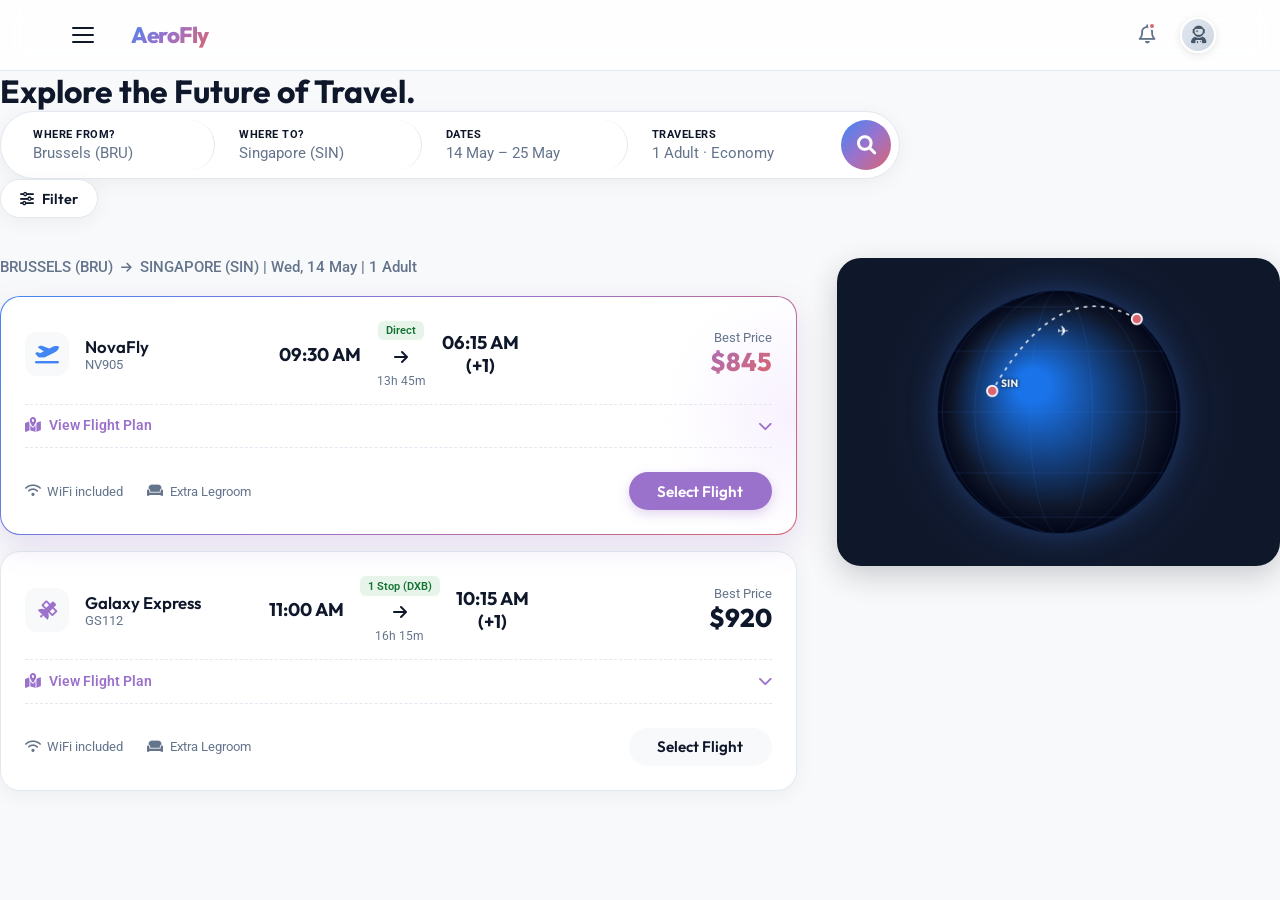
==== aerofly-fixed/index.html @ ddf29021 "amles wat ik nodig jrb" ====
<!DOCTYPE html>
<html lang="en">
<head>
<meta charset="UTF-8">
<meta name="viewport" content="width=device-width, initial-scale=1.0, maximum-scale=1.0, user-scalable=no">
<title>AeroFly - Premium Booking</title>
<link href="https://cdnjs.cloudflare.com/ajax/libs/font-awesome/6.0.0/css/all.min.css" rel="stylesheet">
<link href="https://fonts.googleapis.com/css2?family=Outfit:wght@400;500;600;700;800&family=Roboto:wght@400;500;700&display=swap" rel="stylesheet">
<link rel="stylesheet" href="css/global.css">
<link rel="stylesheet" href="css/fly.css">
</head>
<body>

<!-- ================================================================
     BOOKING MODAL
================================================================ -->
<div id="modal-overlay">
  <div class="booking-modal">
    <div class="modal-top-bar">
      <div class="modal-top-bar-header">
        <h3 id="modal-step-title">Passenger Details</h3>
        <span class="step-counter" id="modal-step-counter">Step 1 of 5</span>
      </div>
      <div class="progress-plane-bar">
        <div class="progress-plane-fill" id="progressFill"></div>
        <div class="progress-plane-icon" id="progressPlane">✈</div>
      </div>
      <div class="step-pills" id="stepPills">
        <div class="step-pill active">Passenger</div>
        <div class="step-pill">Seats</div>
        <div class="step-pill">Food</div>
        <div class="step-pill">Bags</div>
        <div class="step-pill">Review</div>
      </div>
      <button class="close-modal-btn" onclick="closeBookingModal()">
        <i class="fa-solid fa-xmark"></i>
      </button>
    </div>

    <div class="modal-body">

      <!-- STEP 1: Passenger Details -->
      <div class="step-panel active" id="step-1">
        <div id="passengers-container"></div>
        <button class="add-passenger-btn" onclick="addPassenger()">
          <i class="fa-solid fa-circle-plus"></i> Add Passenger
        </button>
      </div>

      <!-- STEP 2: Seat Selection -->
      <div class="step-panel" id="step-2">
        <div class="class-selector">
          <div class="class-card fc active" onclick="selectClass('fc')">
            <div class="class-card-check"><i class="fa-solid fa-check"></i></div>
            <div class="class-card-icon">🛋️</div>
            <div class="class-card-name">First Class</div>
            <div class="class-card-price">from $2,400</div>
          </div>
          <div class="class-card prem" onclick="selectClass('prem')">
            <div class="class-card-check"><i class="fa-solid fa-check"></i></div>
            <div class="class-card-icon">⭐</div>
            <div class="class-card-name">Premium</div>
            <div class="class-card-price">from $1,100</div>
          </div>
          <div class="class-card eco" onclick="selectClass('eco')">
            <div class="class-card-check"><i class="fa-solid fa-check"></i></div>
            <div class="class-card-icon">🪑</div>
            <div class="class-card-name">Economy</div>
            <div class="class-card-price">from $845</div>
          </div>
        </div>
        <div class="seat-diagram-area">
          <div class="plane-svg-wrap">
            <svg viewBox="0 0 100 270" xmlns="http://www.w3.org/2000/svg"></svg>
          </div>
          <div class="seat-grid-panel">
            <div class="seat-grid-header" id="seat-grid-label">First Class — Select your seat</div>
            <div id="seat-grid-container"></div>
          </div>
        </div>
        <div class="benefits-section">
          <div class="benefits-label">Included Benefits</div>
          <div class="benefits-grid" id="benefits-container"></div>
        </div>
      </div>

      <!-- STEP 3: Meal Preference -->
      <div class="step-panel" id="step-3">
        <div style="font-size:.85rem;color:var(--text-gray);margin-bottom:1rem;">
          Choose your in-flight meal preference for each passenger.
        </div>
        <div class="food-grid">
          <div class="food-card veg active" onclick="selectFood(this)">
            <div class="food-icon">🥦</div>
            <div class="food-info">
              <div class="food-name">Vegetarian</div>
              <div class="food-desc">Seasonal vegetables, lentils, grains &amp; plant-based protein</div>
              <div class="food-badge">Vegetarian</div>
            </div>
            <div class="food-check-icon"><i class="fa-solid fa-check"></i></div>
          </div>
          <div class="food-card std" onclick="selectFood(this)">
            <div class="food-icon">🥩</div>
            <div class="food-info">
              <div class="food-name">Standard (Meat &amp; Fish)</div>
              <div class="food-desc">Premium beef, chicken or fresh Atlantic salmon with sides</div>
              <div class="food-badge">Standard</div>
            </div>
            <div class="food-check-icon"><i class="fa-solid fa-check"></i></div>
          </div>
          <div class="food-card spc" onclick="selectFood(this)">
            <div class="food-icon">🌙</div>
            <div class="food-info">
              <div class="food-name">Specialty</div>
              <div class="food-desc">Halal, Kosher, or fully plant-based vegan — please indicate preference</div>
              <div class="food-badge">Specialty</div>
            </div>
            <div class="food-check-icon"><i class="fa-solid fa-check"></i></div>
          </div>
        </div>
      </div>

      <!-- STEP 4: Baggage -->
      <div class="step-panel" id="step-4">
        <div class="bag-section">
          <h4>Choose your baggage allowance</h4>
          <div class="bag-option-row active" onclick="selectBag(this)">
            <div class="bag-visual"><div class="bag-icon">🎒</div></div>
            <div class="bag-info">
              <div class="bag-name">Carry-on Only</div>
              <div class="bag-detail">1 cabin bag, max 10kg</div>
            </div>
            <div class="bag-price-tag">Included</div>
            <div class="bag-radio"></div>
          </div>
          <div class="bag-option-row" onclick="selectBag(this)">
            <div class="bag-visual"><div class="bag-icon scale-lg">🧳</div></div>
            <div class="bag-info">
              <div class="bag-name">1 Checked Bag — 20kg</div>
              <div class="bag-detail">1 cabin bag + 1 hold bag (20kg)</div>
            </div>
            <div class="bag-price-tag">+ $45</div>
            <div class="bag-radio"></div>
          </div>
          <div class="bag-option-row" onclick="selectBag(this)">
            <div class="bag-visual"><div class="bag-icon scale-xl">🧳</div></div>
            <div class="bag-info">
              <div class="bag-name">1 Checked Bag — 32kg</div>
              <div class="bag-detail">1 cabin bag + 1 heavy hold bag (32kg)</div>
            </div>
            <div class="bag-price-tag">+ $75</div>
            <div class="bag-radio"></div>
          </div>
          <div class="bag-option-row" onclick="selectBag(this)">
            <div class="bag-visual">
              <div class="bag-icon scale-2x">🧳</div>
              <div class="bag-icon scale-2x" style="opacity:.7">🧳</div>
            </div>
            <div class="bag-info">
              <div class="bag-name">2 Checked Bags — 23kg each</div>
              <div class="bag-detail">1 cabin bag + 2 hold bags (23kg each)</div>
            </div>
            <div class="bag-price-tag">+ $95</div>
            <div class="bag-radio"></div>
          </div>
        </div>
      </div>

      <!-- STEP 5: Review & Confirm -->
      <div class="step-panel" id="step-5">
        <div class="insurance-card active" id="insurance-card" onclick="toggleInsurance()">
          <div class="insurance-info">
            <i class="fa-solid fa-shield-halved"></i>
            <div>
              <div class="insurance-name">Protect My Trip</div>
              <div class="insurance-sub">Full cancellation, delay &amp; medical cover · $28</div>
            </div>
          </div>
          <div class="toggle-switch" id="insurance-toggle"></div>
        </div>
        <div class="delivery-label">Send boarding pass via</div>
        <div class="delivery-opts">
          <div class="delivery-opt active" onclick="selectDelivery(this)">
            <i class="fa-solid fa-envelope"></i><span>Email</span>
          </div>
          <div class="delivery-opt" onclick="selectDelivery(this)">
            <i class="fa-solid fa-comment-sms"></i><span>SMS</span>
          </div>
          <div class="delivery-opt" onclick="selectDelivery(this)">
            <i class="fa-brands fa-whatsapp"></i><span>WhatsApp</span>
          </div>
        </div>
        <div class="final-summary">
          <h4>Booking Summary</h4>
          <div class="summary-row">
            <span class="lbl">Flight</span>
            <span class="val">BRU → SIN · NV905</span>
          </div>
          <div class="summary-row">
            <span class="lbl">Passenger</span>
            <span class="val" id="rev-passenger">—</span>
          </div>
          <div class="summary-row">
            <span class="lbl">Class &amp; Seat</span>
            <span class="val" id="rev-seat">—</span>
          </div>
          <div class="summary-row">
            <span class="lbl">Meal</span>
            <span class="val" id="rev-food">—</span>
          </div>
          <div class="summary-row">
            <span class="lbl">Bags</span>
            <span class="val" id="rev-bags">Carry-on</span>
          </div>
          <div class="summary-row">
            <span class="lbl">Insurance</span>
            <span class="val" id="rev-insurance">Included ($28)</span>
          </div>
          <div class="summary-row">
            <span class="lbl">Total Due</span>
            <span class="val" id="rev-total">$873</span>
          </div>
        </div>
      </div>

    </div><!-- /.modal-body -->

    <div class="modal-footer">
      <button class="btn-back" id="btn-back" onclick="prevStep()" style="display:none;">← Back</button>
      <button class="btn-next" id="btn-next" onclick="nextStep()">Continue →</button>
    </div>
  </div><!-- /.booking-modal -->
</div><!-- /#modal-overlay -->


<!-- ================================================================
     CINEMATIC BOOKING ANIMATION
================================================================ -->
<div id="page-dimmer"></div>
<div id="cinematic-container">
  <button class="cinematic-btn" id="cinematicBtn">
    <span class="cine-text">
      <i class="fa-solid fa-spinner fa-spin"></i> Processing Payment...
    </span>
    <div class="animation-stage">
      <div class="clouds-bg"></div>
      <div class="world-scroll">
        <!-- Brussels zone -->
        <div class="terrain terrain-city z-bru">
          <div class="platform p-start">
            <span class="airport-code">BRU</span>
            <div class="pad"></div>
          </div>
          <div class="building b1"></div>
          <div class="building b2"></div>
          <div class="atomium-sphere"></div>
        </div>
        <!-- Atlantic -->
        <div class="water-body w1"><div class="waves"></div></div>
        <!-- Forest / Nature -->
        <div class="terrain terrain-nature z-forest">
          <div class="hill h1"></div>
          <div class="hill h2"></div>
          <div class="hill h3"></div>
          <div class="tree t1"></div>
          <div class="tree t2"></div>
          <div class="tree t3"></div>
        </div>
        <!-- Indian Ocean -->
        <div class="water-body w2"><div class="waves"></div></div>
        <!-- Singapore zone -->
        <div class="terrain terrain-city z-sin">
          <div class="platform p-dest">
            <span class="airport-code">SIN</span>
            <div class="pad"></div>
          </div>
          <div class="building b3"></div>
          <div class="building b4"></div>
          <div class="building b5"></div>
        </div>
      </div><!-- /.world-scroll -->
      <div class="plane-wrapper">
        <i class="fa-solid fa-plane plane"></i>
      </div>
    </div><!-- /.animation-stage -->
    <span class="success-text">
      <i class="fa-solid fa-circle-check"></i> Booking Confirmed!
    </span>
  </button>
  <button class="skip-btn" id="skipAnimBtn">
    Skip Animation <i class="fa-solid fa-forward-step" style="margin-left:5px;"></i>
  </button>
</div><!-- /#cinematic-container -->


<!-- ================================================================
     HEADER
================================================================ -->
<header>
  <div class="logo-menu-group">
    <div class="hamburger" id="menuToggle">
      <span></span><span></span><span></span>
    </div>
    <div class="logo">
      <i class="fa-solid fa-sparkles" style="font-size:1.1rem;margin-right:5px;"></i>AeroFly
    </div>
  </div>
  <div class="nav-dropdown" id="navDropdown">
  <a href="index.html"><i class="fa-solid fa-house" style="margin-right:8px;"></i> Home</a>
  <a href="pages/aerofly.html" class="active-link"><i class="fa-solid fa-plane-up" style="margin-right:8px;"></i> Flights</a>
  <a href="pages/aerohotel.html"><i class="fa-solid fa-bed" style="margin-right:8px;"></i> Hotels</a>
</div>
  <div class="user-actions">
    <button class="icon-btn" title="Notifications">
      <i class="fa-regular fa-bell"></i>
      <div class="notification-badge"></div>
    </button>
    <div class="profile-char" title="Account">
      <i class="fa-solid fa-user-astronaut"></i>
    </div>
  </div>
</header>


<!-- ================================================================
     MAIN CONTENT
================================================================ -->
<main id="main-ui">
  <h1>Explore the Future of Travel.</h1>

  <!-- Search Row -->
  <div class="search-wrapper">
    <div class="search-pill">

      <!-- From segment -->
      <div class="input-segment" id="seg-from">
        <label>Where from?</label>
        <div class="seg-display">Brussels (BRU)</div>
      </div>

      <!-- To segment -->
      <div class="input-segment" id="seg-to">
        <label>Where to?</label>
        <div class="seg-display">Singapore (SIN)</div>
      </div>

      <!-- Date segment + inline date popup -->
      <div class="input-segment" id="seg-dates" onclick="toggleDatePicker(event)">
        <label>Dates</label>
        <div class="seg-display" id="dates-display">14 May – 25 May</div>
        <div class="seg-popup" id="date-popup" onclick="event.stopPropagation()">
          <div class="dp-header">
            <button class="dp-nav" id="dp-prev" onclick="dpNav(-1)">
              <i class="fa-solid fa-chevron-left"></i>
            </button>
            <h4 id="dp-month-label"></h4>
            <button class="dp-nav" id="dp-next" onclick="dpNav(1)">
              <i class="fa-solid fa-chevron-right"></i>
            </button>
          </div>
          <div class="dp-grid-header">
            <span>Mo</span><span>Tu</span><span>We</span>
            <span>Th</span><span>Fr</span><span>Sa</span><span>Su</span>
          </div>
          <div class="dp-grid" id="dp-grid"></div>
          <div class="dp-mode-hint" id="dp-hint">Select departure date</div>
          <div class="dp-footer">
            <span id="dp-selection-text">No dates selected</span>
            <button class="dp-confirm" onclick="confirmDates()">Done</button>
          </div>
        </div>
      </div>

      <!-- Travelers segment + inline travelers popup -->
      <div class="input-segment" id="seg-travelers" onclick="toggleTravelersPicker(event)">
        <label>Travelers</label>
        <div class="seg-display" id="travelers-display">1 Adult · Economy</div>
        <div class="seg-popup" id="travelers-popup" onclick="event.stopPropagation()">
          <div class="traveler-row">
            <div class="traveler-info">
              <div class="traveler-type">Adults</div>
              <div class="traveler-age">Age 12+</div>
            </div>
            <div class="counter">
              <button class="counter-btn" id="adult-minus" onclick="adjustTraveler('adult',-1)">−</button>
              <span class="counter-val" id="adult-count">1</span>
              <button class="counter-btn" onclick="adjustTraveler('adult',1)">+</button>
            </div>
          </div>
          <div class="traveler-row">
            <div class="traveler-info">
              <div class="traveler-type">Children</div>
              <div class="traveler-age">Age 2–11</div>
            </div>
            <div class="counter">
              <button class="counter-btn" id="kid-minus" onclick="adjustTraveler('kid',-1)">−</button>
              <span class="counter-val" id="kid-count">0</span>
              <button class="counter-btn" onclick="adjustTraveler('kid',1)">+</button>
            </div>
          </div>
          <div class="traveler-row">
            <div class="traveler-info">
              <div class="traveler-type">Infants</div>
              <div class="traveler-age">Under 2 · on lap</div>
            </div>
            <div class="counter">
              <button class="counter-btn" id="baby-minus" onclick="adjustTraveler('baby',-1)">−</button>
              <span class="counter-val" id="baby-count">0</span>
              <button class="counter-btn" onclick="adjustTraveler('baby',1)">+</button>
            </div>
          </div>
          <div class="travelers-footer">
            <div class="travelers-class-sel">
              <div class="tclass-pill active" onclick="setTClass(this,'Economy')">Economy</div>
              <div class="tclass-pill" onclick="setTClass(this,'Premium')">Premium</div>
              <div class="tclass-pill" onclick="setTClass(this,'First')">First</div>
            </div>
            <button class="travelers-done" onclick="confirmTravelers()">Done</button>
          </div>
        </div>
      </div>

      <button class="search-pill-btn">
        <i class="fa-solid fa-magnifying-glass"></i>
      </button>
    </div><!-- /.search-pill -->

    <!-- Filter Toggle Button -->
    <button class="filter-toggle-btn" id="filter-toggle-btn" onclick="toggleFilter()">
      <i class="fa-solid fa-sliders"></i> Filter
      <span class="badge" id="filter-badge" style="display:none;">!</span>
    </button>
  </div><!-- /.search-wrapper -->

  <!-- Filter Panel -->
  <div class="filter-panel" id="filter-panel">
    <div class="filter-panel-inner">
      <div class="filter-group">
        <label>Connections</label>
        <div class="conn-pills">
          <div class="conn-pill active" onclick="toggleConnPill(this,'any')">Any</div>
          <div class="conn-pill" onclick="toggleConnPill(this,'direct')">Direct only</div>
          <div class="conn-pill" onclick="toggleConnPill(this,'1stop')">Max 1 stop</div>
        </div>
      </div>
      <div class="filter-group" style="min-width:220px;">
        <label>Max price per person</label>
        <div class="price-range-wrap">
          <div class="price-range-row">
            <span>$0</span>
            <strong id="price-val">$1,200</strong>
            <span>$3,000</span>
          </div>
          <input type="range" id="price-range" min="0" max="3000" value="1200"
                 step="50" oninput="updatePriceRange(this.value)">
        </div>
      </div>
      <button class="filter-reset" onclick="resetFilters()">
        <i class="fa-solid fa-rotate-left"></i> Reset
      </button>
    </div>
  </div>

  <!-- Main Grid: Flight results + Sidebar globe -->
  <div class="main-grid">
    <div class="results-column">
      <div class="results-header" id="results-header">
        <span>BRUSSELS (BRU)
          <i class="fa-solid fa-arrow-right" style="font-size:.8em;margin:0 4px"></i>
          SINGAPORE (SIN)
        </span>
        | Wed, 14 May |
        <span id="results-traveler-summary">1 Adult</span>
      </div>
      <div id="flights-list"></div>
    </div>
    <div class="sidebar">
      <div class="globe-container">
        <canvas id="globe" width="300" height="300"></canvas>
      </div>
    </div>
  </div>

</main><!-- /#main-ui -->

<script src="js/global.js"></script>
<script src="js/fly.js"></script>
</body>
</html>
---- aerofly-fixed/css/global.css ----
/* =================================================================
   AeroFly — global.css
   Shared design tokens, reset, base, header & nav
   Loaded by ALL pages.
================================================================= */

/* -----------------------------------------------------------------
   Design Tokens
----------------------------------------------------------------- */
:root {
  --gemini-blue:     #4285F4;
  --gemini-purple:   #9B72CB;
  --gemini-red:      #D96570;
  --gemini-gradient: linear-gradient(135deg, #4285F4 0%, #9B72CB 50%, #D96570 100%);

  --bg-color:    #F8F9FA;
  --text-dark:   #0F172A;
  --text-gray:   #64748B;
  --white:       #FFFFFF;
  --border-color:#E2E8F0;

  --card-shadow: 0 4px 20px rgba(15, 23, 42, 0.05);
  --glow-shadow: 0 12px 30px rgba(155, 114, 203, 0.2);
}

/* -----------------------------------------------------------------
   Reset & Base
----------------------------------------------------------------- */
*, *::before, *::after { margin: 0; padding: 0; box-sizing: border-box; }

body {
  background: var(--bg-color);
  color: var(--text-dark);
  font-family: 'Roboto', sans-serif;
  overflow-x: hidden;
}

h1, h2, h3, h4,
.logo, .price, .search-pill-btn,
.airline-name, .card-book-btn, .modal-btn {
  font-family: 'Outfit', sans-serif;
}

/* -----------------------------------------------------------------
   HEADER
----------------------------------------------------------------- */
header {
  position: sticky;
  top: 0;
  z-index: 100;
  display: flex;
  justify-content: space-between;
  align-items: center;
  background: rgba(255, 255, 255, 0.85);
  backdrop-filter: blur(12px);
  padding: 1rem 5%;
  border-bottom: 1px solid var(--border-color);
}

.logo-menu-group {
  display: flex;
  align-items: center;
  gap: 1.5rem;
}

.hamburger {
  display: flex;
  flex-direction: column;
  gap: 5px;
  cursor: pointer;
  padding: 8px;
  border-radius: 8px;
  transition: background .2s;
}
.hamburger:hover { background: var(--border-color); }
.hamburger span {
  display: block;
  width: 22px;
  height: 2px;
  background: var(--text-dark);
  border-radius: 2px;
  transition: all .3s;
}

/* Nav dropdown */
.nav-dropdown {
  position: absolute;
  top: 70px;
  left: 5%;
  background: rgba(255, 255, 255, 0.95);
  backdrop-filter: blur(16px);
  border: 1px solid var(--border-color);
  border-radius: 16px;
  box-shadow: 0 10px 40px rgba(0, 0, 0, 0.1);
  display: flex;
  flex-direction: column;
  min-width: 200px;
  opacity: 0;
  transform: translateY(-10px);
  pointer-events: none;
  transition: all .3s cubic-bezier(0.34, 1.56, 0.64, 1);
}
.nav-dropdown.active {
  opacity: 1;
  transform: translateY(0);
  pointer-events: all;
}
.nav-dropdown a {
  text-decoration: none;
  color: var(--text-dark);
  font-weight: 500;
  font-family: 'Outfit', sans-serif;
  padding: 1rem 1.5rem;
  border-bottom: 1px solid var(--border-color);
  transition: background .2s;
}
.nav-dropdown a:last-child { border-bottom: none; }
.nav-dropdown a:hover      { background: rgba(66, 133, 244, 0.05); color: var(--gemini-blue); }
.nav-dropdown a.active-link { color: var(--gemini-purple); font-weight: 700; }

.logo {
  font-size: 1.4rem;
  font-weight: 800;
  letter-spacing: -0.02em;
  background: var(--gemini-gradient);
  -webkit-background-clip: text;
  -webkit-text-fill-color: transparent;
  text-decoration: none;
}

.user-actions {
  display: flex;
  align-items: center;
  gap: 1rem;
}

.icon-btn {
  background: none;
  border: none;
  color: var(--text-gray);
  font-size: 1.2rem;
  cursor: pointer;
  padding: 8px;
  border-radius: 50%;
  transition: all .2s;
  position: relative;
}
.icon-btn:hover { background: var(--border-color); color: var(--text-dark); }

.notification-badge {
  position: absolute;
  top: 6px;
  right: 8px;
  width: 8px;
  height: 8px;
  background: var(--gemini-red);
  border-radius: 50%;
  border: 2px solid var(--white);
}

.profile-char {
  display: flex;
  align-items: center;
  justify-content: center;
  width: 36px;
  height: 36px;
  border-radius: 50%;
  background: linear-gradient(135deg, #E2E8F0, #CBD5E1);
  color: #475569;
  font-size: 1.1rem;
  cursor: pointer;
  transition: transform .2s;
  border: 2px solid var(--white);
  box-shadow: 0 2px 8px rgba(0, 0, 0, 0.1);
}
.profile-char:hover { transform: scale(1.05); }
---- aerofly-fixed/css/fly.css ----
/* =================================================================
   AeroFly — fly.css
   Styles specific to the Flights page (pages/aerofly.html).
   Requires: global.css (already loaded first)
================================================================= */

   SEARCH ROW
----------------------------------------------------------------- */
.search-wrapper {
  display: flex;
  justify-content: center;
  margin-bottom: 1.5rem;
  width: 100%;
  gap: .75rem;
  align-items: center;
  flex-wrap: wrap;
}

.search-pill {
  display: flex;
  align-items: center;
  background: var(--white);
  border: 1px solid var(--border-color);
  border-radius: 50px;
  padding: .5rem;
  box-shadow: var(--card-shadow);
  transition: box-shadow .3s;
  flex: 1;
  max-width: 900px;
  min-width: 0;
}
.search-pill:hover { box-shadow: 0 8px 25px rgba(0, 0, 0, 0.08); }

.input-segment {
  flex: 1;
  display: flex;
  flex-direction: column;
  padding: .5rem 1.5rem;
  border-right: 1px solid var(--border-color);
  position: relative;
  cursor: pointer;
  border-radius: 40px;
  transition: background .2s;
  min-width: 0;
}
.input-segment:hover { background: var(--bg-color); }
.input-segment:last-of-type { border-right: none; }

.input-segment label {
  font-size: .7rem;
  text-transform: uppercase;
  letter-spacing: .5px;
  color: var(--text-dark);
  font-weight: 700;
  margin-bottom: .2rem;
  cursor: pointer;
  pointer-events: none;
}

.input-segment input,
.input-segment .seg-display {
  border: none;
  outline: none;
  font-size: .95rem;
  font-weight: 400;
  color: var(--text-gray);
  background: transparent;
  width: 100%;
  font-family: 'Roboto', sans-serif;
  cursor: pointer;
  white-space: nowrap;
  overflow: hidden;
  text-overflow: ellipsis;
}

.search-pill-btn {
  background: var(--gemini-gradient);
  color: #fff;
  border: none;
  width: 50px;
  height: 50px;
  border-radius: 50%;
  font-size: 1.2rem;
  cursor: pointer;
  transition: transform .2s;
  flex-shrink: 0;
  margin-left: .5rem;
}
.search-pill-btn:hover {
  transform: scale(1.05);
  box-shadow: var(--glow-shadow);
}

/* -----------------------------------------------------------------
   FILTER BUTTON
----------------------------------------------------------------- */
.filter-toggle-btn {
  background: var(--white);
  border: 1px solid var(--border-color);
  color: var(--text-dark);
  border-radius: 50px;
  padding: .6rem 1.2rem;
  font-size: .9rem;
  font-weight: 600;
  font-family: 'Outfit', sans-serif;
  cursor: pointer;
  display: flex;
  align-items: center;
  gap: .5rem;
  white-space: nowrap;
  box-shadow: var(--card-shadow);
  transition: all .2s;
  flex-shrink: 0;
}
.filter-toggle-btn:hover,
.filter-toggle-btn.active {
  background: var(--gemini-purple);
  color: #fff;
  border-color: var(--gemini-purple);
}

.filter-toggle-btn .badge {
  background: var(--gemini-red);
  color: #fff;
  border-radius: 10px;
  padding: 0 .4rem;
  font-size: .65rem;
  font-weight: 700;
  line-height: 1.6;
}

/* -----------------------------------------------------------------
   FILTER PANEL
----------------------------------------------------------------- */
.filter-panel {
  background: var(--white);
  border: 1px solid var(--border-color);
  border-radius: 20px;
  padding: 1.25rem 1.5rem;
  box-shadow: var(--card-shadow);
  margin-bottom: 1.5rem;
  display: none;
  animation: stepIn .25s ease;
}
.filter-panel.open { display: block; }

.filter-panel-inner {
  display: flex;
  gap: 2rem;
  flex-wrap: wrap;
  align-items: flex-start;
}

.filter-group { flex: 1; min-width: 180px; }

.filter-group label {
  font-size: .7rem;
  font-weight: 700;
  text-transform: uppercase;
  letter-spacing: .5px;
  color: var(--text-gray);
  display: block;
  margin-bottom: .7rem;
}

.conn-pills { display: flex; gap: .4rem; flex-wrap: wrap; }

.conn-pill {
  border: 1.5px solid var(--border-color);
  border-radius: 20px;
  padding: .3rem .8rem;
  font-size: .8rem;
  font-weight: 600;
  font-family: 'Outfit', sans-serif;
  cursor: pointer;
  transition: all .2s;
  color: var(--text-gray);
  background: var(--bg-color);
}
.conn-pill.active {
  border-color: var(--gemini-purple);
  background: var(--gemini-purple);
  color: #fff;
}

.price-range-wrap { display: flex; flex-direction: column; gap: .5rem; }

.price-range-row {
  display: flex;
  align-items: center;
  justify-content: space-between;
  font-size: .85rem;
  font-weight: 600;
  font-family: 'Outfit', sans-serif;
}
.price-range-row span { color: var(--text-gray); }
.price-range-row strong { color: var(--text-dark); }

input[type=range] {
  width: 100%;
  accent-color: var(--gemini-purple);
  cursor: pointer;
  height: 6px;
  border-radius: 3px;
}

.filter-reset {
  background: none;
  border: none;
  color: var(--gemini-red);
  font-size: .8rem;
  font-weight: 600;
  font-family: 'Outfit', sans-serif;
  cursor: pointer;
  padding: .3rem .6rem;
  border-radius: 8px;
  transition: background .2s;
  align-self: flex-end;
}
.filter-reset:hover { background: rgba(217, 101, 112, .08); }

/* -----------------------------------------------------------------
   POPUP BASE
----------------------------------------------------------------- */
.popup-overlay { position: fixed; inset: 0; z-index: 400; pointer-events: none; }
.popup-overlay.active { pointer-events: all; }

.seg-popup {
  position: absolute;
  background: var(--white);
  border: 1px solid var(--border-color);
  border-radius: 20px;
  box-shadow: 0 16px 48px rgba(15, 23, 42, 0.15);
  z-index: 500;
  opacity: 0;
  transform: translateY(-6px) scale(.97);
  pointer-events: none;
  transition: all .25s cubic-bezier(0.34, 1.56, 0.64, 1);
  min-width: 280px;
}
.seg-popup.active {
  opacity: 1;
  transform: translateY(0) scale(1);
  pointer-events: all;
}

/* -----------------------------------------------------------------
   DATE PICKER POPUP
----------------------------------------------------------------- */
#date-popup {
  top: calc(100% + 8px);
  left: 0;
  padding: 1.2rem;
  width: 320px;
}

.dp-header {
  display: flex;
  align-items: center;
  justify-content: space-between;
  margin-bottom: 1rem;
}
.dp-header h4 { font-family: 'Outfit', sans-serif; font-size: 1rem; font-weight: 700; }

.dp-nav {
  background: none;
  border: 1px solid var(--border-color);
  border-radius: 50%;
  width: 28px;
  height: 28px;
  cursor: pointer;
  display: flex;
  align-items: center;
  justify-content: center;
  font-size: .8rem;
  transition: all .2s;
  color: var(--text-dark);
}
.dp-nav:hover { background: var(--gemini-purple); color: #fff; border-color: var(--gemini-purple); }

.dp-grid-header {
  display: grid;
  grid-template-columns: repeat(7, 1fr);
  gap: 2px;
  margin-bottom: .4rem;
}
.dp-grid-header span {
  font-size: .65rem;
  font-weight: 700;
  text-align: center;
  color: var(--text-gray);
  font-family: 'Outfit', sans-serif;
  text-transform: uppercase;
}

.dp-grid { display: grid; grid-template-columns: repeat(7, 1fr); gap: 2px; }

.dp-day {
  width: 100%;
  aspect-ratio: 1;
  display: flex;
  align-items: center;
  justify-content: center;
  font-size: .8rem;
  font-weight: 500;
  border-radius: 8px;
  cursor: pointer;
  border: none;
  background: none;
  transition: all .15s;
  font-family: 'Outfit', sans-serif;
  color: var(--text-dark);
}
.dp-day:hover:not(.empty):not(.past) { background: rgba(155, 114, 203, .12); color: var(--gemini-purple); }
.dp-day.today  { font-weight: 700; color: var(--gemini-blue); }
.dp-day.selected { background: var(--gemini-purple); color: #fff; font-weight: 700; }
.dp-day.in-range { background: rgba(155, 114, 203, .12); color: var(--gemini-purple); }
.dp-day.range-start { background: var(--gemini-purple); color: #fff; border-radius: 8px 0 0 8px; }
.dp-day.range-end   { background: var(--gemini-purple); color: #fff; border-radius: 0 8px 8px 0; }
.dp-day.past  { color: #CBD5E1; cursor: not-allowed; }
.dp-day.empty { cursor: default; }

.dp-footer {
  display: flex;
  justify-content: space-between;
  align-items: center;
  margin-top: .8rem;
  padding-top: .8rem;
  border-top: 1px solid var(--border-color);
}
.dp-footer span { font-size: .8rem; color: var(--text-gray); font-weight: 500; }

.dp-confirm {
  background: var(--gemini-gradient);
  color: #fff;
  border: none;
  border-radius: 20px;
  padding: .4rem 1rem;
  font-size: .8rem;
  font-weight: 700;
  font-family: 'Outfit', sans-serif;
  cursor: pointer;
}
.dp-confirm:hover { transform: scale(1.03); }

.dp-mode-hint {
  font-size: .7rem;
  color: var(--gemini-purple);
  text-align: center;
  margin-top: .5rem;
  font-weight: 500;
}

/* -----------------------------------------------------------------
   TRAVELERS POPUP
----------------------------------------------------------------- */
#travelers-popup {
  top: calc(100% + 8px);
  left: 0;
  padding: 1.2rem;
  width: 280px;
}

.traveler-row {
  display: flex;
  align-items: center;
  justify-content: space-between;
  padding: .7rem 0;
  border-bottom: 1px solid var(--border-color);
}
.traveler-row:last-child { border-bottom: none; }

.traveler-info { flex: 1; }
.traveler-type { font-weight: 700; font-family: 'Outfit', sans-serif; font-size: .95rem; }
.traveler-age  { font-size: .72rem; color: var(--text-gray); margin-top: .1rem; }

.counter { display: flex; align-items: center; gap: .5rem; }

.counter-btn {
  width: 30px;
  height: 30px;
  border-radius: 50%;
  border: 1.5px solid var(--border-color);
  background: var(--white);
  font-size: 1rem;
  cursor: pointer;
  display: flex;
  align-items: center;
  justify-content: center;
  font-weight: 700;
  transition: all .2s;
  color: var(--text-dark);
  line-height: 1;
}
.counter-btn:hover:not(:disabled) { border-color: var(--gemini-purple); color: var(--gemini-purple); }
.counter-btn:disabled { opacity: .35; cursor: not-allowed; }

.counter-val {
  font-weight: 700;
  font-family: 'Outfit', sans-serif;
  font-size: 1rem;
  min-width: 18px;
  text-align: center;
}

.travelers-footer {
  display: flex;
  justify-content: space-between;
  align-items: center;
  margin-top: .8rem;
  padding-top: .8rem;
  border-top: 1px solid var(--border-color);
}

.travelers-class-sel { display: flex; gap: .4rem; flex-wrap: wrap; }

.tclass-pill {
  border: 1.5px solid var(--border-color);
  border-radius: 16px;
  padding: .2rem .6rem;
  font-size: .72rem;
  font-weight: 700;
  font-family: 'Outfit', sans-serif;
  cursor: pointer;
  transition: all .2s;
  color: var(--text-gray);
}
.tclass-pill.active {
  background: var(--gemini-gradient);
  color: #fff;
  border-color: transparent;
}

.travelers-done {
  background: var(--gemini-gradient);
  color: #fff;
  border: none;
  border-radius: 20px;
  padding: .4rem 1rem;
  font-size: .8rem;
  font-weight: 700;
  font-family: 'Outfit', sans-serif;
  cursor: pointer;
}

/* -----------------------------------------------------------------
   FLIGHT CARDS
----------------------------------------------------------------- */
.main-grid {
  display: grid;
  grid-template-columns: 1.8fr 1fr;
  gap: 2.5rem;
  margin-top: 2.5rem;
}

.results-header { color: var(--text-gray); font-size: .95rem; margin-bottom: 1.2rem; font-weight: 500; }

.flight-card {
  background: var(--white);
  border-radius: 20px;
  padding: 1.5rem;
  margin-bottom: 1rem;
  box-shadow: var(--card-shadow);
  border: 1px solid var(--border-color);
  transition: transform .2s;
}

.flight-card.featured {
  border: 1px solid transparent;
  background-image: linear-gradient(var(--white), var(--white)), var(--gemini-gradient);
  background-origin: border-box;
  background-clip: padding-box, border-box;
  box-shadow: var(--glow-shadow);
  position: relative;
  overflow: hidden;
}
.flight-card.featured::after {
  content: '';
  position: absolute;
  right: 0; top: 0;
  width: 150px; height: 100%;
  background: radial-gradient(circle at right, rgba(161, 82, 249, 0.08) 0%, rgba(255, 255, 255, 0) 70%);
  z-index: 0;
  pointer-events: none;
}

.card-top {
  display: flex;
  justify-content: space-between;
  align-items: center;
  margin-bottom: 1rem;
  position: relative;
  z-index: 1;
}

.airline-info { display: flex; align-items: center; gap: 1rem; width: 30%; }

.airline-logo {
  width: 44px; height: 44px;
  background: var(--bg-color);
  border-radius: 12px;
  display: flex; align-items: center; justify-content: center;
  font-size: 1.2rem;
  flex-shrink: 0;
}
.airline-name  { font-weight: 600; font-size: 1.05rem; }
.flight-number { font-size: .8rem; color: var(--text-gray); }

.flight-route {
  display: flex;
  align-items: center;
  gap: 1rem;
  text-align: center;
  width: 40%;
  justify-content: center;
}

.time { font-size: 1.15rem; font-weight: 700; font-family: 'Outfit', sans-serif; }

.route-line { display: flex; flex-direction: column; align-items: center; gap: .3rem; }
.duration { font-size: .75rem; color: var(--text-gray); }

.stops-badge {
  font-size: .7rem;
  font-weight: 600;
  padding: .2rem .5rem;
  border-radius: 6px;
  background: #E6F4EA;
  color: #137333;
}

.price-section { text-align: right; width: 30%; position: relative; z-index: 1; }
.price-label   { font-size: .8rem; color: var(--text-gray); }
.price         { font-size: 1.6rem; font-weight: 800; color: var(--text-dark); }
.flight-card.featured .price {
  background: var(--gemini-gradient);
  -webkit-background-clip: text;
  -webkit-text-fill-color: transparent;
}

/* -----------------------------------------------------------------
   FLIGHT PLAN / TIMELINE
----------------------------------------------------------------- */
.flight-plan-section {
  margin: 1rem 0;
  border-top: 1px dashed var(--border-color);
  border-bottom: 1px dashed var(--border-color);
  position: relative;
  z-index: 1;
}

.plan-toggle {
  padding: .8rem 0;
  display: flex;
  justify-content: space-between;
  align-items: center;
  cursor: pointer;
  color: var(--gemini-purple);
  font-weight: 600;
  font-size: .9rem;
}
.plan-toggle i.arrow { transition: transform .3s ease; }
.plan-toggle.open i.arrow { transform: rotate(180deg); }

.plan-content { max-height: 0; overflow: hidden; transition: max-height .4s ease; }
.plan-content.active { max-height: 600px; margin-bottom: 1rem; }

.plan-inner {
  background: var(--bg-color);
  border-radius: 14px;
  padding: 1.2rem;
  margin-top: .5rem;
}

/* Timeline */
.tl-wrap { position: relative; padding: .5rem 0; }

.tl-line {
  position: absolute;
  left: 22px; top: 28px; bottom: 28px;
  width: 2px;
  background: linear-gradient(to bottom, var(--gemini-blue), var(--gemini-purple), var(--gemini-red));
}

.tl-event { display: flex; gap: 1rem; position: relative; margin-bottom: 1.2rem; }
.tl-event:last-child { margin-bottom: 0; }

.tl-dot {
  width: 44px; height: 44px;
  border-radius: 50%;
  background: var(--white);
  border: 2px solid var(--border-color);
  display: flex; align-items: center; justify-content: center;
  font-size: .9rem;
  flex-shrink: 0;
  z-index: 1;
  box-shadow: 0 2px 8px rgba(0, 0, 0, 0.08);
}
.tl-dot.dep     { border-color: var(--gemini-blue);   color: var(--gemini-blue); }
.tl-dot.arr     { border-color: var(--gemini-red);    color: var(--gemini-red); }
.tl-dot.layover { border-color: var(--gemini-purple); color: var(--gemini-purple); }
.tl-dot.mid     { border-color: var(--text-gray);     color: var(--text-gray); }

.tl-body { flex: 1; padding-top: .1rem; }
.tl-label { font-weight: 700; font-family: 'Outfit', sans-serif; font-size: .9rem; color: var(--text-dark); }
.tl-sub   { font-size: .75rem; color: var(--text-gray); margin-top: .15rem; line-height: 1.5; }

.tl-time-badge {
  font-size: .8rem;
  font-weight: 700;
  font-family: 'Outfit', sans-serif;
  color: var(--gemini-purple);
  background: rgba(155, 114, 203, .1);
  padding: .15rem .5rem;
  border-radius: 6px;
  display: inline-block;
  margin-top: .2rem;
}

.tl-chips { display: flex; flex-wrap: wrap; gap: .35rem; margin-top: .4rem; }

.tl-chip {
  font-size: .68rem;
  font-weight: 600;
  padding: .2rem .5rem;
  border-radius: 6px;
  background: var(--white);
  border: 1px solid var(--border-color);
  color: var(--text-gray);
  font-family: 'Outfit', sans-serif;
}
.tl-chip.highlight {
  background: rgba(66, 133, 244, .08);
  border-color: rgba(66, 133, 244, .3);
  color: var(--gemini-blue);
}

.layover-bar {
  background: rgba(155, 114, 203, .07);
  border: 1.5px dashed rgba(155, 114, 203, .3);
  border-radius: 10px;
  padding: .6rem 1rem;
  margin: .3rem 0 1.2rem 0;
  display: flex;
  align-items: center;
  gap: .6rem;
  font-size: .78rem;
  font-family: 'Outfit', sans-serif;
  color: var(--gemini-purple);
  font-weight: 600;
}
.layover-bar i { font-size: .9rem; }

/* Card bottom */
.card-bottom {
  display: flex;
  justify-content: space-between;
  align-items: center;
  position: relative;
  z-index: 1;
  padding-top: .5rem;
}

.amenities { display: flex; gap: 1.5rem; }
.amenities span { font-size: .8rem; color: var(--text-gray); display: flex; align-items: center; gap: .4rem; }

.card-book-btn {
  background: var(--bg-color);
  border: none;
  color: var(--text-dark);
  border-radius: 50px;
  padding: .6rem 1.8rem;
  font-size: .95rem;
  font-weight: 600;
  cursor: pointer;
  transition: all .2s;
  min-width: 140px;
}
.flight-card.featured .card-book-btn {
  background: var(--gemini-purple);
  color: var(--white);
  box-shadow: 0 4px 12px rgba(155, 114, 203, 0.3);
}
.card-book-btn:hover:not(:disabled) { transform: scale(1.05); }

/* -----------------------------------------------------------------
   SIDEBAR & GLOBE
----------------------------------------------------------------- */
.sidebar { display: flex; flex-direction: column; gap: 1.5rem; }

.globe-container {
  background: #0F172A;
  border-radius: 24px;
  box-shadow: 0 10px 30px rgba(15, 23, 42, 0.2);
  padding: 1.5rem;
  display: flex;
  justify-content: center;
  position: relative;
  overflow: hidden;
}
.globe-container::before {
  content: '';
  position: absolute; inset: 0;
  background: radial-gradient(circle at center, rgba(66, 133, 244, 0.1) 0%, transparent 70%);
  pointer-events: none;
}
.globe-container canvas {
  border-radius: 50%;
  width: 100%;
  max-width: 260px;
  height: auto;
  aspect-ratio: 1/1;
  filter: drop-shadow(0 0 15px rgba(66, 133, 244, 0.3));
}

/* -----------------------------------------------------------------
   BOOKING MODAL
----------------------------------------------------------------- */
#modal-overlay {
  position: fixed; inset: 0;
  background: rgba(15, 23, 42, 0.6);
  backdrop-filter: blur(5px);
  z-index: 900;
  opacity: 0;
  pointer-events: none;
  transition: opacity .3s ease;
  display: flex;
  justify-content: center;
  align-items: center;
  padding: 1rem;
}
#modal-overlay.active { opacity: 1; pointer-events: all; }

.booking-modal {
  background: var(--white);
  border-radius: 28px;
  width: 100%;
  max-width: 580px;
  box-shadow: 0 30px 70px rgba(0, 0, 0, 0.25);
  position: relative;
  transform: translateY(30px);
  transition: transform .4s cubic-bezier(0.34, 1.56, 0.64, 1);
  display: flex;
  flex-direction: column;
  max-height: 95vh;
  overflow: hidden;
}
#modal-overlay.active .booking-modal { transform: translateY(0); }

.modal-top-bar {
  padding: 1.5rem 1.5rem 1rem;
  border-bottom: 1px solid var(--border-color);
  flex-shrink: 0;
  position: relative;
}
.modal-top-bar-header {
  display: flex;
  justify-content: space-between;
  align-items: center;
  margin-bottom: 1rem;
}
.modal-top-bar-header h3 {
  font-size: 1.15rem;
  font-family: 'Outfit', sans-serif;
  font-weight: 700;
  color: var(--text-dark);
}
.step-counter { font-size: .8rem; color: var(--text-gray); font-weight: 500; }

.close-modal-btn {
  position: absolute;
  top: 1.2rem; right: 1.2rem;
  background: var(--bg-color);
  border: none;
  width: 32px; height: 32px;
  border-radius: 50%;
  cursor: pointer;
  color: var(--text-gray);
  display: flex; align-items: center; justify-content: center;
  transition: all .2s;
  font-size: 1rem;
}
.close-modal-btn:hover { background: #fee2e2; color: #ef4444; }

.progress-plane-bar {
  position: relative;
  height: 6px;
  background: var(--border-color);
  border-radius: 3px;
  margin-bottom: .8rem;
}
.progress-plane-fill {
  height: 100%;
  background: var(--gemini-gradient);
  border-radius: 3px;
  width: 0%;
  transition: width .6s cubic-bezier(0.34, 1.56, 0.64, 1);
}
.progress-plane-icon {
  position: absolute;
  top: 50%; left: 0%;
  transform: translateY(-50%) translateX(-50%);
  font-size: 1.1rem;
  transition: left .6s cubic-bezier(0.34, 1.56, 0.64, 1);
  filter: drop-shadow(0 2px 6px rgba(66, 133, 244, 0.4));
  z-index: 2;
}

.step-pills { display: flex; gap: .4rem; flex-wrap: wrap; }

.step-pill {
  font-size: .7rem;
  font-weight: 600;
  font-family: 'Outfit', sans-serif;
  padding: .25rem .7rem;
  border-radius: 20px;
  background: var(--bg-color);
  color: var(--text-gray);
  border: 1px solid var(--border-color);
  transition: all .3s ease;
  white-space: nowrap;
}
.step-pill.done   { background: #E6F4EA; color: #137333; border-color: #bbf7d0; }
.step-pill.active {
  background: var(--gemini-gradient);
  color: #fff;
  border-color: transparent;
  box-shadow: 0 4px 12px rgba(155, 114, 203, 0.3);
}

.modal-body {
  overflow-y: auto;
  flex: 1;
  padding: 1.5rem;
}
.modal-body::-webkit-scrollbar       { width: 4px; }
.modal-body::-webkit-scrollbar-track { background: transparent; }
.modal-body::-webkit-scrollbar-thumb { background: var(--border-color); border-radius: 2px; }

.step-panel { display: none; animation: stepIn .35s cubic-bezier(0.34, 1.56, 0.64, 1); }
.step-panel.active { display: block; }

@keyframes stepIn {
  from { opacity: 0; transform: translateX(20px); }
  to   { opacity: 1; transform: translateX(0); }
}

/* --- Step 1: Passenger Details --- */
.passenger-header {
  display: flex;
  justify-content: space-between;
  align-items: center;
  margin-bottom: 1.2rem;
}
.passenger-header h4 { font-size: 1rem; font-family: 'Outfit', sans-serif; font-weight: 700; }

.autofill-btn {
  display: flex;
  align-items: center;
  gap: .4rem;
  background: linear-gradient(135deg, rgba(66,133,244,.1), rgba(155,114,203,.1));
  border: 1px solid rgba(155, 114, 203, 0.3);
  color: var(--gemini-purple);
  border-radius: 20px;
  padding: .35rem .9rem;
  font-size: .8rem;
  font-weight: 600;
  cursor: pointer;
  font-family: 'Outfit', sans-serif;
  transition: all .2s;
}
.autofill-btn:hover {
  background: linear-gradient(135deg, rgba(66,133,244,.2), rgba(155,114,203,.2));
  transform: scale(1.03);
}

.passenger-block {
  background: var(--bg-color);
  border-radius: 16px;
  padding: 1.2rem;
  margin-bottom: 1rem;
  border: 1px solid var(--border-color);
  position: relative;
  transition: border-color .3s;
}
.passenger-block.filling { animation: blockBlink .5s ease forwards; }

@keyframes blockBlink {
  0%   { background: var(--bg-color); }
  20%  { background: rgba(155,114,203,0.15); border-color: rgba(155,114,203,0.5); }
  50%  { background: rgba(66,133,244,0.12);  border-color: rgba(66,133,244,0.4); }
  100% { background: var(--bg-color);        border-color: var(--border-color); }
}

.passenger-label {
  font-size: .75rem;
  font-weight: 700;
  text-transform: uppercase;
  letter-spacing: .5px;
  color: var(--text-gray);
  margin-bottom: .8rem;
  display: flex;
  align-items: center;
  gap: .5rem;
}
.passenger-label span.tag {
  background: var(--gemini-purple);
  color: #fff;
  font-size: .65rem;
  padding: .15rem .5rem;
  border-radius: 8px;
}

.form-row {
  display: grid;
  grid-template-columns: 1fr 1fr;
  gap: .8rem;
  margin-bottom: .8rem;
}
.form-row.single { grid-template-columns: 1fr; }

.form-group { display: flex; flex-direction: column; gap: .3rem; }
.form-group label {
  font-size: .72rem;
  font-weight: 600;
  color: var(--text-gray);
  text-transform: uppercase;
  letter-spacing: .4px;
}
.form-group input,
.form-group select {
  background: var(--white);
  border: 1px solid var(--border-color);
  border-radius: 10px;
  padding: .6rem .8rem;
  font-size: .9rem;
  color: var(--text-dark);
  font-family: 'Roboto', sans-serif;
  outline: none;
  transition: all .2s;
}
.form-group input:focus,
.form-group select:focus { border-color: var(--gemini-purple); box-shadow: 0 0 0 3px rgba(155,114,203,.12); }
.form-group input.filled  { border-color: rgba(19,115,51,.4); background: rgba(230,244,234,.4); }

.add-passenger-btn {
  width: 100%;
  padding: .75rem;
  border-radius: 12px;
  border: 2px dashed var(--border-color);
  background: transparent;
  color: var(--text-gray);
  font-size: .9rem;
  font-weight: 600;
  cursor: pointer;
  font-family: 'Outfit', sans-serif;
  transition: all .2s;
  display: flex;
  align-items: center;
  justify-content: center;
  gap: .5rem;
  margin-top: .5rem;
}
.add-passenger-btn:hover { border-color: var(--gemini-purple); color: var(--gemini-purple); background: rgba(155,114,203,.05); }

/* --- Step 2: Class & Seat --- */
.class-selector {
  display: grid;
  grid-template-columns: 1fr 1fr 1fr;
  gap: .6rem;
  margin-bottom: 1.2rem;
}

.class-card {
  border: 2px solid var(--border-color);
  border-radius: 14px;
  padding: .75rem .5rem;
  text-align: center;
  cursor: pointer;
  transition: all .25s ease;
  background: var(--white);
  position: relative;
  overflow: hidden;
}
.class-card::before {
  content: '';
  position: absolute; inset: 0;
  opacity: 0;
  transition: opacity .25s;
  border-radius: 12px;
}
.class-card.fc::before   { background: linear-gradient(135deg, rgba(66,133,244,.12), rgba(66,133,244,.05)); }
.class-card.prem::before { background: linear-gradient(135deg, rgba(155,114,203,.15), rgba(155,114,203,.05)); }
.class-card.eco::before  { background: linear-gradient(135deg, rgba(217,101,112,.12), rgba(217,101,112,.05)); }
.class-card.active::before { opacity: 1; }

.class-card.fc.active   { border-color: var(--gemini-blue);   box-shadow: 0 4px 16px rgba(66,133,244,.25); }
.class-card.prem.active { border-color: var(--gemini-purple); box-shadow: 0 4px 16px rgba(155,114,203,.3); }
.class-card.eco.active  { border-color: var(--gemini-red);    box-shadow: 0 4px 16px rgba(217,101,112,.25); }

.class-card-icon  { font-size: 1.3rem; margin-bottom: .3rem; }
.class-card-name  { font-size: .78rem; font-weight: 700; font-family: 'Outfit', sans-serif; color: var(--text-dark); }
.class-card-price { font-size: .7rem; color: var(--text-gray); margin-top: .2rem; }

.class-card-check {
  position: absolute;
  top: 6px; right: 6px;
  width: 18px; height: 18px;
  border-radius: 50%;
  display: flex; align-items: center; justify-content: center;
  font-size: .6rem;
  opacity: 0;
  transition: opacity .2s;
  color: white;
}
.class-card.fc   .class-card-check { background: var(--gemini-blue); }
.class-card.prem .class-card-check { background: var(--gemini-purple); }
.class-card.eco  .class-card-check { background: var(--gemini-red); }
.class-card.active .class-card-check { opacity: 1; }

.seat-diagram-area {
  display: flex;
  gap: 1rem;
  align-items: flex-start;
  margin-bottom: 1.2rem;
}
.plane-svg-wrap { flex-shrink: 0; width: 100px; }
.plane-svg-wrap svg { width: 100%; }

.seat-grid-panel { flex: 1; }
.seat-grid-header {
  font-size: .78rem;
  font-weight: 700;
  font-family: 'Outfit', sans-serif;
  color: var(--text-gray);
  text-transform: uppercase;
  letter-spacing: .5px;
  margin-bottom: .7rem;
}

.seat-grid   { display: flex; flex-direction: column; gap: 5px; }
.seat-row    { display: flex; align-items: center; gap: 4px; }
.seat-row-num { width: 16px; font-size: .65rem; color: var(--text-gray); text-align: center; flex-shrink: 0; font-weight: 600; }
.seat-aisle  { width: 12px; flex-shrink: 0; }

.seat-col-labels { display: flex; gap: 4px; margin-bottom: 3px; padding-left: 20px; }
.seat-col-label  { font-size: .62rem; font-weight: 700; color: var(--text-gray); text-align: center; font-family: 'Outfit', sans-serif; }

.seat {
  width: 30px; height: 28px;
  border-radius: 6px 6px 4px 4px;
  border: 1.5px solid var(--border-color);
  background: var(--white);
  cursor: pointer;
  display: flex; align-items: center; justify-content: center;
  font-size: .55rem;
  font-weight: 700;
  font-family: 'Outfit', sans-serif;
  color: var(--text-gray);
  position: relative;
  transition: all .18s ease;
  flex-shrink: 0;
}
.seat::after {
  content: '';
  position: absolute;
  top: -3px; left: 3px; right: 3px;
  height: 4px;
  border-radius: 3px 3px 0 0;
  background: var(--border-color);
  transition: background .18s;
}
.seat:hover:not(.occupied) {
  border-color: var(--gemini-purple);
  transform: translateY(-2px);
  box-shadow: 0 4px 10px rgba(155,114,203,.2);
}
.seat.occupied { background: #F1F5F9; border-color: #E2E8F0; cursor: not-allowed; color: #CBD5E1; }
.seat.occupied::after { background: #E2E8F0; }
.seat.selected {
  background: var(--gemini-gradient);
  border-color: transparent;
  color: white;
  box-shadow: 0 0 0 2.5px white, 0 0 0 4.5px var(--gemini-purple);
  transform: translateY(-2px) scale(1.05);
}
.seat.selected::after { background: rgba(255,255,255,.6); }
.seat.fc-style { width: 34px; height: 32px; border-radius: 7px 7px 5px 5px; }
.seat.fc-style::after { top: -4px; height: 5px; left: 4px; right: 4px; }

.benefits-section { margin-top: .5rem; }
.benefits-label {
  font-size: .75rem;
  font-weight: 700;
  font-family: 'Outfit', sans-serif;
  color: var(--text-gray);
  text-transform: uppercase;
  letter-spacing: .5px;
  margin-bottom: .6rem;
}
.benefits-grid { display: grid; grid-template-columns: 1fr 1fr; gap: .5rem; }

.benefit-box {
  border: 1.5px solid var(--border-color);
  border-radius: 12px;
  padding: .6rem .75rem;
  background: var(--bg-color);
  display: flex;
  align-items: center;
  gap: .5rem;
  font-size: .78rem;
  font-weight: 500;
  color: var(--text-dark);
  transition: all .2s;
}
.benefit-box i { font-size: .85rem; flex-shrink: 0; }

.benefit-box.fc-benefit   { border-color: rgba(66,133,244,.3);  background: rgba(66,133,244,.04); }
.benefit-box.fc-benefit i { color: var(--gemini-blue); }
.benefit-box.prem-benefit   { border-color: rgba(155,114,203,.3); background: rgba(155,114,203,.05); }
.benefit-box.prem-benefit i { color: var(--gemini-purple); }
.benefit-box.eco-benefit   { border-color: rgba(217,101,112,.3); background: rgba(217,101,112,.04); }
.benefit-box.eco-benefit i { color: var(--gemini-red); }

/* --- Step 3: Food --- */
.food-grid { display: flex; flex-direction: column; gap: .7rem; }

.food-card {
  border: 2px solid var(--border-color);
  border-radius: 16px;
  padding: 1rem;
  cursor: pointer;
  transition: all .25s ease;
  display: flex;
  align-items: center;
  gap: 1rem;
  position: relative;
  overflow: hidden;
  background: var(--white);
}
.food-card::before {
  content: '';
  position: absolute; inset: 0;
  opacity: 0;
  transition: opacity .25s;
}
.food-card.veg::before { background: linear-gradient(135deg, rgba(34,197,94,.08), rgba(16,185,129,.05)); }
.food-card.std::before { background: linear-gradient(135deg, rgba(66,133,244,.08), rgba(59,130,246,.05)); }
.food-card.spc::before { background: linear-gradient(135deg, rgba(245,158,11,.1), rgba(217,119,6,.05)); }
.food-card.active::before { opacity: 1; }

.food-card.veg.active { border-color: #22c55e; box-shadow: 0 4px 18px rgba(34,197,94,.2); }
.food-card.std.active { border-color: var(--gemini-blue); box-shadow: 0 4px 18px rgba(66,133,244,.2); }
.food-card.spc.active { border-color: #f59e0b; box-shadow: 0 4px 18px rgba(245,158,11,.2); }

.food-icon {
  width: 50px; height: 50px;
  border-radius: 12px;
  display: flex; align-items: center; justify-content: center;
  font-size: 1.5rem;
  flex-shrink: 0;
  z-index: 1;
}
.food-card.veg .food-icon { background: rgba(34,197,94,.12); }
.food-card.std .food-icon { background: rgba(66,133,244,.1); }
.food-card.spc .food-icon { background: rgba(245,158,11,.1); }

.food-info   { flex: 1; z-index: 1; }
.food-name   { font-weight: 700; font-family: 'Outfit', sans-serif; font-size: .95rem; color: var(--text-dark); margin-bottom: .2rem; }
.food-desc   { font-size: .78rem; color: var(--text-gray); }

.food-badge {
  font-size: .65rem;
  font-weight: 700;
  padding: .2rem .5rem;
  border-radius: 6px;
  margin-top: .3rem;
  display: inline-block;
  z-index: 1;
}
.food-card.veg .food-badge { background: #dcfce7; color: #15803d; }
.food-card.std .food-badge { background: #dbeafe; color: #1d4ed8; }
.food-card.spc .food-badge { background: #fef3c7; color: #b45309; }

.food-check-icon {
  width: 28px; height: 28px;
  border-radius: 50%;
  border: 2px solid var(--border-color);
  display: flex; align-items: center; justify-content: center;
  font-size: .8rem;
  color: var(--text-gray);
  transition: all .25s;
  flex-shrink: 0;
  z-index: 1;
}
.food-card.active .food-check-icon {
  background: var(--gemini-gradient);
  border-color: transparent;
  color: #fff;
}

/* --- Step 4: Bags --- */
.bag-section { margin-bottom: 1.5rem; }
.bag-section h4 { font-size: 1rem; font-family: 'Outfit', sans-serif; font-weight: 700; margin-bottom: 1rem; }

.bag-option-row {
  display: flex;
  align-items: center;
  gap: 1rem;
  padding: .85rem 1rem;
  border: 1.5px solid var(--border-color);
  border-radius: 14px;
  margin-bottom: .6rem;
  cursor: pointer;
  transition: all .2s;
  background: var(--white);
}
.bag-option-row:hover { border-color: var(--gemini-purple); background: rgba(155,114,203,.03); }
.bag-option-row.active {
  border-color: var(--gemini-purple);
  background: rgba(155,114,203,.06);
  box-shadow: 0 3px 12px rgba(155,114,203,.15);
}

.bag-visual {
  width: 56px;
  display: flex; align-items: flex-end; justify-content: center;
  gap: 3px;
  flex-shrink: 0;
  height: 40px;
}
.bag-icon {
  font-size: 1.4rem;
  transition: all .3s cubic-bezier(0.34, 1.56, 0.64, 1);
  color: var(--text-gray);
  line-height: 1;
  display: flex; align-items: flex-end;
}
.bag-icon.scale-lg  { font-size: 1.9rem; color: var(--gemini-purple); }
.bag-icon.scale-xl  { font-size: 2.3rem; color: var(--gemini-purple); }
.bag-icon.scale-2x  { font-size: 1.6rem; color: var(--gemini-purple); }

.bag-info        { flex: 1; }
.bag-name        { font-weight: 700; font-family: 'Outfit', sans-serif; font-size: .9rem; }
.bag-detail      { font-size: .77rem; color: var(--text-gray); margin-top: .15rem; }
.bag-price-tag   { font-weight: 700; font-family: 'Outfit', sans-serif; font-size: .85rem; color: var(--gemini-purple); flex-shrink: 0; }

.bag-radio {
  width: 18px; height: 18px;
  border-radius: 50%;
  border: 2px solid var(--border-color);
  flex-shrink: 0;
  display: flex; align-items: center; justify-content: center;
  transition: all .2s;
}
.bag-option-row.active .bag-radio { border-color: var(--gemini-purple); background: var(--gemini-purple); }
.bag-option-row.active .bag-radio::after {
  content: '';
  width: 6px; height: 6px;
  border-radius: 50%;
  background: white;
}

/* --- Step 5: Insurance & Review --- */
.insurance-card {
  border: 2px solid var(--border-color);
  border-radius: 16px;
  padding: 1rem 1.2rem;
  display: flex;
  align-items: center;
  justify-content: space-between;
  gap: 1rem;
  cursor: pointer;
  transition: all .25s;
  margin-bottom: 1rem;
  background: var(--white);
}
.insurance-card.active {
  border-color: #22c55e;
  background: rgba(34, 197, 94, .04);
  box-shadow: 0 4px 16px rgba(34,197,94,.15);
}

.insurance-info { display: flex; align-items: center; gap: .8rem; }
.insurance-info i { font-size: 1.4rem; color: #22c55e; }
.insurance-name  { font-weight: 700; font-family: 'Outfit', sans-serif; font-size: .95rem; }
.insurance-sub   { font-size: .77rem; color: var(--text-gray); margin-top: .15rem; }

.toggle-switch {
  width: 44px; height: 24px;
  border-radius: 12px;
  background: var(--border-color);
  position: relative;
  transition: background .25s;
  flex-shrink: 0;
}
.toggle-switch::after {
  content: '';
  width: 18px; height: 18px;
  border-radius: 50%;
  background: white;
  position: absolute;
  top: 3px; left: 3px;
  transition: all .25s cubic-bezier(0.34, 1.56, 0.64, 1);
  box-shadow: 0 2px 4px rgba(0,0,0,.2);
}
.insurance-card.active .toggle-switch { background: #22c55e; }
.insurance-card.active .toggle-switch::after { left: 23px; }

.delivery-label {
  font-size: .75rem;
  font-weight: 700;
  text-transform: uppercase;
  letter-spacing: .5px;
  color: var(--text-gray);
  margin-bottom: .7rem;
}

.delivery-opts { display: flex; gap: .6rem; margin-bottom: 1.5rem; }

.delivery-opt {
  flex: 1;
  border: 2px solid var(--border-color);
  border-radius: 14px;
  padding: .8rem .5rem;
  text-align: center;
  cursor: pointer;
  transition: all .2s;
  background: var(--white);
}
.delivery-opt i    { font-size: 1.3rem; display: block; margin-bottom: .3rem; color: var(--text-gray); }
.delivery-opt span { font-size: .72rem; font-weight: 600; font-family: 'Outfit', sans-serif; color: var(--text-gray); }
.delivery-opt.active { border-color: var(--gemini-purple); background: rgba(155,114,203,.07); }
.delivery-opt.active i,
.delivery-opt.active span { color: var(--gemini-purple); }

.final-summary {
  background: var(--bg-color);
  border-radius: 16px;
  padding: 1.2rem;
  border: 1px solid var(--border-color);
  margin-bottom: 1rem;
}
.final-summary h4 {
  font-size: .8rem;
  text-transform: uppercase;
  letter-spacing: .5px;
  color: var(--text-gray);
  margin-bottom: .8rem;
  font-weight: 700;
}

.summary-row {
  display: flex;
  justify-content: space-between;
  align-items: center;
  font-size: .9rem;
  font-weight: 500;
  padding: .35rem 0;
  border-bottom: 1px dashed var(--border-color);
}
.summary-row:last-child { border-bottom: none; font-size: 1rem; font-weight: 800; padding-top: .6rem; }
.summary-row .lbl { color: var(--text-gray); }
.summary-row .val { color: var(--text-dark); }
.summary-row:last-child .val {
  background: var(--gemini-gradient);
  -webkit-background-clip: text;
  -webkit-text-fill-color: transparent;
}

/* Modal footer */
.modal-footer {
  padding: 1rem 1.5rem 1.5rem;
  border-top: 1px solid var(--border-color);
  display: flex;
  gap: .75rem;
  flex-shrink: 0;
}

.btn-back {
  background: var(--bg-color);
  border: 1px solid var(--border-color);
  color: var(--text-gray);
  border-radius: 50px;
  padding: .85rem 1.5rem;
  font-size: .95rem;
  font-weight: 600;
  cursor: pointer;
  font-family: 'Outfit', sans-serif;
  transition: all .2s;
}
.btn-back:hover { background: var(--border-color); color: var(--text-dark); }

.btn-next {
  flex: 1;
  background: var(--gemini-gradient);
  color: white;
  border: none;
  border-radius: 50px;
  padding: .85rem 1.5rem;
  font-size: 1rem;
  font-weight: 700;
  cursor: pointer;
  font-family: 'Outfit', sans-serif;
  transition: all .2s;
  box-shadow: var(--glow-shadow);
}
.btn-next:hover { transform: translateY(-2px); box-shadow: 0 16px 40px rgba(155,114,203,.35); }

/* -----------------------------------------------------------------
   CINEMATIC BOOKING ANIMATION
----------------------------------------------------------------- */
#page-dimmer {
  position: fixed; inset: 0;
  background: rgba(15, 23, 42, 0.95);
  z-index: 999;
  opacity: 0;
  pointer-events: none;
  transition: opacity .4s ease;
}
#page-dimmer.active { opacity: 1; pointer-events: all; }

#cinematic-container {
  position: fixed;
  top: 50%; left: 50%;
  transform: translate(-50%, -50%);
  z-index: 1000;
  opacity: 0;
  pointer-events: none;
  transition: opacity .4s cubic-bezier(0.34, 1.56, 0.64, 1);
  display: flex;
  flex-direction: column;
  align-items: center;
  gap: 20px;
}
#cinematic-container.active { opacity: 1; pointer-events: all; }

.skip-btn {
  background: rgba(255,255,255,.1);
  border: 1px solid rgba(255,255,255,.2);
  color: rgba(255,255,255,.8);
  padding: 8px 20px;
  border-radius: 50px;
  font-family: 'Outfit', sans-serif;
  font-size: .9rem;
  cursor: pointer;
  transition: all .2s ease;
  backdrop-filter: blur(4px);
  opacity: 0;
  transform: translateY(10px);
}
.skip-btn:hover { background: rgba(255,255,255,.2); color: white; }
#cinematic-container.active .skip-btn { opacity: 1; transform: translateY(0); transition-delay: .5s; }

.cinematic-btn {
  position: relative;
  width: 220px; height: 60px;
  border-radius: 40px;
  border: none;
  background: linear-gradient(135deg, #4285F4 0%, #9B72CB 50%, #D96570 100%);
  color: white;
  font-size: 1.1rem;
  font-weight: 600;
  cursor: default;
  overflow: hidden;
  font-family: 'Outfit', sans-serif;
  box-shadow: 0 10px 35px rgba(155,114,203,.4);
  transition: all .6s cubic-bezier(0.34, 1.56, 0.64, 1);
}

.cine-text {
  position: relative;
  z-index: 50;
  transition: all .3s ease;
  display: flex; align-items: center; justify-content: center;
  gap: 8px;
}

.success-text {
  position: absolute;
  top: 50%; left: 50%;
  transform: translate(-50%, -50%) scale(.5);
  opacity: 0;
  transition: all .5s ease;
  pointer-events: none;
  display: flex; align-items: center; justify-content: center;
  gap: 8px;
  font-weight: 700;
  z-index: 50;
  width: 100%;
}

.animation-stage {
  position: absolute; inset: 0;
  border-radius: 40px;
  background: linear-gradient(to bottom, #0F172A, #1E293B);
  opacity: 0;
  pointer-events: none;
  transition: opacity .3s ease;
  overflow: hidden;
}

/* Clouds */
.clouds-bg {
  position: absolute;
  top: 15px; left: 0;
  width: 2000px; height: 40px;
  opacity: .3;
  background-image: url("data:image/svg+xml,%3Csvg width='120' height='30' viewBox='0 0 120 30' xmlns='http://www.w3.org/2000/svg'%3E%3Cpath d='M10,20 Q15,10 25,15 Q35,5 45,15 Q55,10 60,20 Z' fill='white'/%3E%3Cpath d='M70,25 Q75,15 85,20 Q95,10 105,20 Q110,28 95,28 L70,28 Z' fill='white'/%3E%3C/svg%3E");
  background-repeat: repeat-x;
}

/* World scroll */
.world-scroll { position: absolute; bottom: 0; left: 0; width: 1600px; height: 100%; transform: translateX(0); }

/* Terrain */
.terrain { position: absolute; bottom: 0; height: 35px; background: #4A3525; border-radius: 12px 12px 0 0; z-index: 5; }
.terrain-city   { border-top: 6px solid #475569; }
.terrain-nature { border-top: 6px solid #10B981; }

/* Water */
.water-body {
  position: absolute;
  bottom: 0; height: 20px;
  background: linear-gradient(to bottom, #0284C7, #0369A1);
  z-index: 3;
  overflow: hidden;
}
.waves {
  position: absolute;
  top: -2px; left: 0;
  width: 2000px; height: 10px;
  background-image: url("data:image/svg+xml,%3Csvg width='40' height='10' viewBox='0 0 40 10' xmlns='http://www.w3.org/2000/svg'%3E%3Cpath d='M0,5 Q10,0 20,5 T40,5' fill='none' stroke='rgba(255,255,255,0.4)' stroke-width='2'/%3E%3C/svg%3E");
  animation: waveMove 3s linear infinite;
}

/* Zone positions */
.z-bru    { left: 0;      width: 250px; }
.z-forest { left: 450px;  width: 400px; }
.z-sin    { left: 1050px; width: 350px; }
.w1       { left: 230px;  width: 240px; }
.w2       { left: 830px;  width: 240px; }

/* Brussels buildings */
.building {
  position: absolute;
  bottom: 35px;
  background: linear-gradient(to bottom, rgba(255,255,255,.15), rgba(255,255,255,.02));
  backdrop-filter: blur(2px);
  border-top: 1px solid rgba(255,255,255,.4);
  border-right: 1px solid rgba(255,255,255,.1);
}
.b1 { left: 80px;  width: 25px; height: 40px; }
.b2 { left: 110px; width: 35px; height: 55px; }

.atomium-sphere {
  position: absolute;
  bottom: 60px; left: 165px;
  width: 20px; height: 20px;
  border-radius: 50%;
  background: radial-gradient(circle at 30% 30%, #E2E8F0, #64748B);
  box-shadow: 0 4px 6px rgba(0,0,0,.3);
}

/* Nature / forest */
.hill { position: absolute; bottom: 35px; border-radius: 100px 100px 0 0; }
.h1 { left: 20px;  width: 140px; height: 40px; background: #065F46; }
.h2 { left: 120px; width: 160px; height: 50px; background: #047857; z-index: 2; }
.h3 { left: 240px; width: 120px; height: 35px; background: #064E3B; }

.tree { position: absolute; bottom: 35px; border-left: 10px solid transparent; border-right: 10px solid transparent; border-bottom: 30px solid #022C22; z-index: 3; }
.t1  { left: 60px; }
.t2  { left: 180px; border-bottom: 40px solid #064E3B; }
.t3  { left: 280px; }

/* Singapore buildings */
.b3 { left: 150px; width: 30px; height: 60px; }
.b4 { left: 185px; width: 20px; height: 45px; }
.b5 { left: 210px; width: 35px; height: 70px; }

/* Airport platforms */
.platform {
  position: absolute;
  bottom: 40px;
  width: 50px;
  display: flex; flex-direction: column; align-items: center;
  z-index: 10;
}
.p-start { left: 20px; }
.p-dest  { left: 90px; }

.airport-code { font-size: .8rem; font-weight: 800; color: #fff; letter-spacing: 1px; }
.pad {
  width: 34px; height: 3px;
  background: #fff;
  border-radius: 2px; margin-top: 2px;
  box-shadow: 0 0 10px rgba(255,255,255,.6);
}

/* Plane */
.plane-wrapper {
  position: absolute;
  bottom: 44px; left: 35px;
  margin-left: -12px;
  z-index: 20;
  opacity: 0;
  transform: scale(0);
}
.plane { font-size: 1.5rem; color: white; filter: drop-shadow(0 8px 10px rgba(0,0,0,.4)); }

/* Cinematic states */
.cinematic-btn.is-animating {
  width: 460px; height: 120px;
  box-shadow: 0 15px 45px rgba(0,0,0,.4);
}
.cinematic-btn.is-animating .cine-text   { opacity: 0; transform: scale(.8); }
.cinematic-btn.is-animating .animation-stage { opacity: 1; }
.cinematic-btn.is-animating .world-scroll    { animation: panWorld  6s ease-in-out forwards; }
.cinematic-btn.is-animating .clouds-bg       { animation: panClouds 6s linear     forwards; }
.cinematic-btn.is-animating .plane-wrapper   { animation: flightSequence 6s ease-in-out forwards; }

.cinematic-btn.is-success { width: 280px; height: 60px; background: linear-gradient(135deg, #10B981, #059669); }
.cinematic-btn.is-success .animation-stage,
.cinematic-btn.is-success .cine-text { display: none; }
.cinematic-btn.is-success .success-text { opacity: 1; transform: translate(-50%, -50%) scale(1); }

/* -----------------------------------------------------------------
   Keyframe Animations
----------------------------------------------------------------- */
@keyframes panWorld {
  0%,  15% { transform: translateX(0); }
  85%, 100% { transform: translateX(-1050px); }
}
@keyframes panClouds {
  0%   { transform: translateX(0); }
  100% { transform: translateX(-200px); }
}
@keyframes waveMove {
  0%   { transform: translateX(0); }
  100% { transform: translateX(-40px); }
}
@keyframes flightSequence {
  0%   { transform: translate(0,0) scale(0);                            opacity: 0; }
  5%   { transform: translate(0,0) scale(1);                            opacity: 1; }
  15%  { transform: translate(60px,-50px) scale(1.1) rotate(-15deg);    opacity: 1; }
  35%  { transform: translate(110px,-60px) scale(1.2) rotate(0deg);     opacity: 1; }
  55%  { transform: translate(110px,-55px) scale(1.2) rotate(2deg);     opacity: 1; }
  75%  { transform: translate(110px,-65px) scale(1.2) rotate(-2deg);    opacity: 1; }
  88%  { transform: translate(85px,-15px) scale(1.1) rotate(15deg);     opacity: 1; }
  96%  { transform: translate(75px,0) scale(.8) rotate(0deg);           opacity: 1; }
  100% { transform: translate(75px,0) scale(0);                         opacity: 0; }
}

/* -----------------------------------------------------------------
   RESPONSIVE
----------------------------------------------------------------- */
@media (max-width: 900px) {
  .main-grid { grid-template-columns: 1fr; }
  .airline-info  { width: 100%; justify-content: flex-start; }
  .flight-route  { width: 100%; justify-content: space-between; margin: 1rem 0; }
  .price-section { width: 100%; text-align: left; }
  .card-top      { flex-direction: column; align-items: flex-start; }
  .card-bottom   { flex-wrap: wrap; gap: 1rem; }
  .card-book-btn { width: 100%; }
  .filter-panel-inner { gap: 1rem; }
}

@media (max-width: 768px) {
  h1 { font-size: 2rem; }
  .search-pill {
    flex-direction: column;
    border-radius: 24px;
    padding: 1rem;
    border: none;
    background: transparent;
    box-shadow: none;
  }
  .input-segment {
    width: 100%;
    border-right: none;
    border-bottom: 1px solid var(--border-color);
    padding: .8rem;
    border-radius: 0;
    background: var(--white);
  }
  .input-segment:first-of-type  { border-radius: 16px 16px 0 0; }
  .input-segment:nth-last-of-type(2) { border-radius: 0 0 16px 16px; border-bottom: none; margin-bottom: 1rem; }
  .search-pill-btn { width: 100%; border-radius: 12px; margin-left: 0; flex-shrink: unset; }
  .search-wrapper  { flex-direction: column; align-items: stretch; }
}

@media (max-width: 500px) {
  #cinematic-container { transform: translate(-50%, -50%) scale(.75); }
  .form-row            { grid-template-columns: 1fr; }
  .seat-diagram-area   { flex-direction: column; align-items: center; }
  .plane-svg-wrap      { width: 80px; }
}
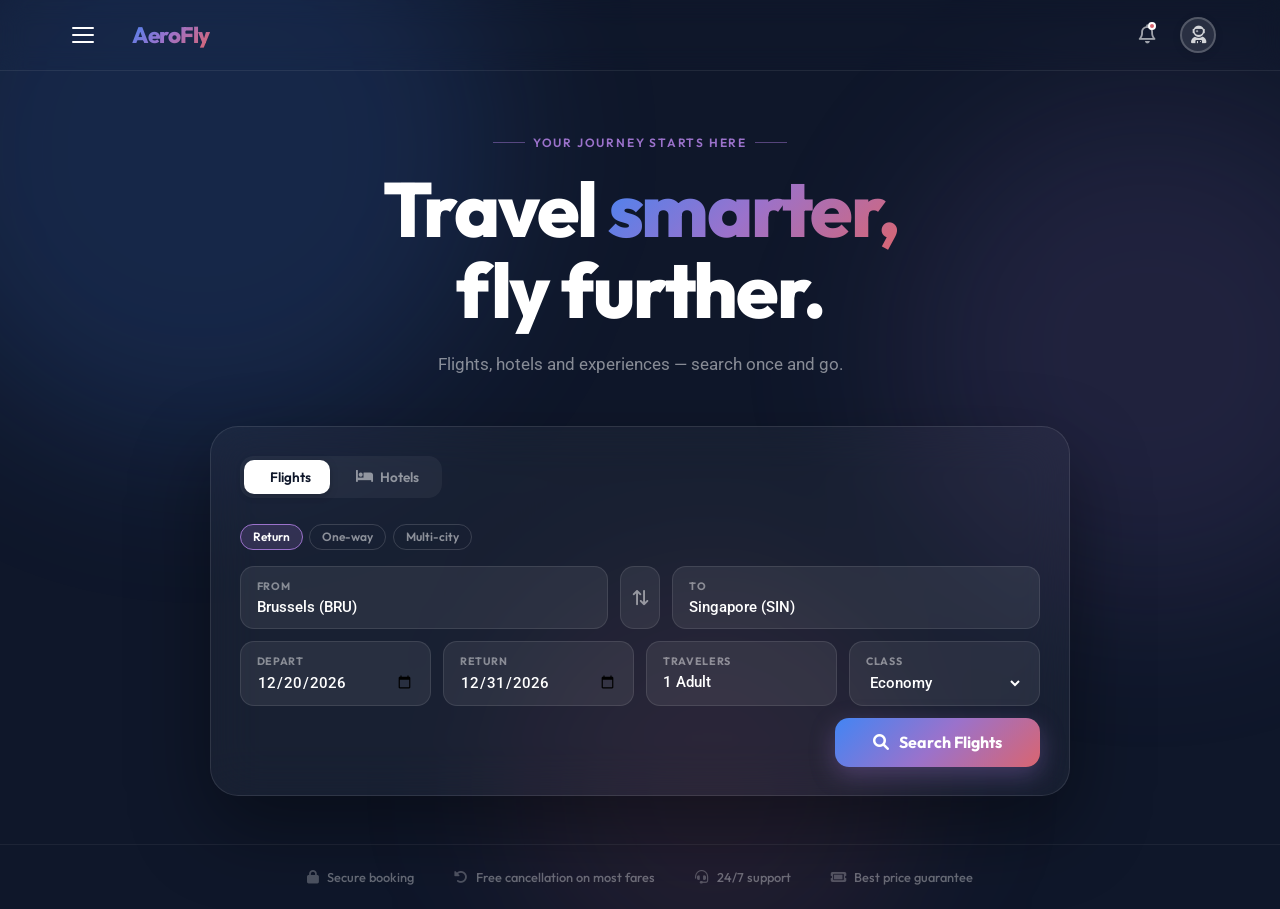
==== commit 6175c65e: "fix" ====
--- a/aerofly-fixed/index.html
+++ b/aerofly-fixed/index.html
@@ -3,487 +3,752 @@
 <head>
 <meta charset="UTF-8">
 <meta name="viewport" content="width=device-width, initial-scale=1.0, maximum-scale=1.0, user-scalable=no">
-<title>AeroFly - Premium Booking</title>
+<title>AeroFly — Premium Travel</title>
 <link href="https://cdnjs.cloudflare.com/ajax/libs/font-awesome/6.0.0/css/all.min.css" rel="stylesheet">
-<link href="https://fonts.googleapis.com/css2?family=Outfit:wght@400;500;600;700;800&family=Roboto:wght@400;500;700&display=swap" rel="stylesheet">
+<link href="https://fonts.googleapis.com/css2?family=Outfit:wght@300;400;500;600;700;800&family=Roboto:wght@400;500;700&display=swap" rel="stylesheet">
 <link rel="stylesheet" href="css/global.css">
-<link rel="stylesheet" href="css/fly.css">
+<style>
+/* ================================================================
+   INDEX — landing page only styles
+================================================================ */
+
+body { overflow-x: hidden; }
+
+/* ── Hero ─────────────────────────────────────────────────────── */
+.hero {
+  min-height: 100vh;
+  background: #0F172A;
+  display: flex;
+  flex-direction: column;
+  position: relative;
+  overflow: hidden;
+}
+
+/* animated star field */
+.stars {
+  position: absolute;
+  inset: 0;
+  pointer-events: none;
+  overflow: hidden;
+}
+.stars span {
+  position: absolute;
+  border-radius: 50%;
+  background: white;
+  animation: twinkle var(--d) ease-in-out infinite alternate;
+  opacity: 0;
+}
+@keyframes twinkle {
+  from { opacity: 0; transform: scale(.8); }
+  to   { opacity: var(--o); transform: scale(1.2); }
+}
+
+/* gradient glow blobs */
+.blob {
+  position: absolute;
+  border-radius: 50%;
+  filter: blur(80px);
+  pointer-events: none;
+}
+.blob-1 {
+  width: 600px; height: 600px;
+  background: rgba(66,133,244,.15);
+  top: -150px; left: -100px;
+  animation: drift 12s ease-in-out infinite alternate;
+}
+.blob-2 {
+  width: 500px; height: 500px;
+  background: rgba(155,114,203,.12);
+  top: 100px; right: -120px;
+  animation: drift 9s ease-in-out infinite alternate-reverse;
+}
+.blob-3 {
+  width: 400px; height: 400px;
+  background: rgba(217,101,112,.1);
+  bottom: -80px; left: 40%;
+  animation: drift 14s ease-in-out infinite alternate;
+}
+@keyframes drift {
+  from { transform: translate(0, 0) scale(1); }
+  to   { transform: translate(30px, 20px) scale(1.06); }
+}
+
+/* ── Header (dark variant) ─────────────────────────────────────── */
+header {
+  background: transparent;
+  border-bottom: 1px solid rgba(255,255,255,.08);
+  position: relative;
+  z-index: 10;
+}
+header .logo { color: white; }
+.icon-btn { color: rgba(255,255,255,.6); }
+.icon-btn:hover { background: rgba(255,255,255,.1); color: white; }
+.profile-char { background: rgba(255,255,255,.1); color: rgba(255,255,255,.8); border-color: rgba(255,255,255,.2); }
+.hamburger span { background: white; }
+
+/* ── Hero content ──────────────────────────────────────────────── */
+.hero-body {
+  flex: 1;
+  display: flex;
+  flex-direction: column;
+  align-items: center;
+  justify-content: center;
+  padding: 4rem 5% 3rem;
+  position: relative;
+  z-index: 2;
+}
+
+.hero-eyebrow {
+  font-family: 'Outfit', sans-serif;
+  font-size: .75rem;
+  font-weight: 600;
+  letter-spacing: .15em;
+  text-transform: uppercase;
+  color: var(--gemini-purple);
+  margin-bottom: 1.2rem;
+  display: flex;
+  align-items: center;
+  gap: .5rem;
+}
+.hero-eyebrow::before,
+.hero-eyebrow::after {
+  content: '';
+  width: 32px; height: 1px;
+  background: var(--gemini-purple);
+  opacity: .5;
+}
+
+.hero-title {
+  font-family: 'Outfit', sans-serif;
+  font-size: clamp(2.6rem, 6vw, 5rem);
+  font-weight: 800;
+  line-height: 1.05;
+  letter-spacing: -.03em;
+  color: white;
+  text-align: center;
+  margin-bottom: 1.2rem;
+  max-width: 820px;
+}
+
+.hero-title .grad {
+  background: var(--gemini-gradient);
+  -webkit-background-clip: text;
+  -webkit-text-fill-color: transparent;
+}
+
+.hero-sub {
+  font-size: 1.05rem;
+  color: rgba(255,255,255,.5);
+  text-align: center;
+  max-width: 480px;
+  line-height: 1.7;
+  margin-bottom: 3rem;
+}
+
+/* ── Search card ───────────────────────────────────────────────── */
+.search-card {
+  background: rgba(255,255,255,.04);
+  backdrop-filter: blur(24px);
+  border: 1px solid rgba(255,255,255,.1);
+  border-radius: 28px;
+  padding: 1.8rem;
+  width: 100%;
+  max-width: 860px;
+  box-shadow: 0 32px 80px rgba(0,0,0,.4);
+}
+
+/* ── Mode tabs ─────────────────────────────────────────────────── */
+.mode-tabs {
+  display: flex;
+  gap: .4rem;
+  margin-bottom: 1.6rem;
+  background: rgba(255,255,255,.05);
+  border-radius: 14px;
+  padding: 4px;
+  width: fit-content;
+}
+.mode-tab {
+  font-family: 'Outfit', sans-serif;
+  font-size: .85rem;
+  font-weight: 600;
+  padding: .5rem 1.2rem;
+  border-radius: 10px;
+  border: none;
+  background: transparent;
+  color: rgba(255,255,255,.5);
+  cursor: pointer;
+  transition: all .2s;
+  display: flex;
+  align-items: center;
+  gap: .45rem;
+}
+.mode-tab.active {
+  background: white;
+  color: var(--text-dark);
+  box-shadow: 0 2px 8px rgba(0,0,0,.2);
+}
+.mode-tab:hover:not(.active) {
+  color: rgba(255,255,255,.85);
+  background: rgba(255,255,255,.08);
+}
+
+/* ── Search panels ─────────────────────────────────────────────── */
+.search-panel { display: none; }
+.search-panel.active { display: block; }
+
+/* ── Field rows ────────────────────────────────────────────────── */
+.fields-row {
+  display: grid;
+  gap: .75rem;
+  margin-bottom: .75rem;
+}
+.fields-row.cols-2 { grid-template-columns: 1fr 1fr; }
+.fields-row.cols-3 { grid-template-columns: 1fr 1fr 1fr; }
+.fields-row.cols-4 { grid-template-columns: 1fr 1fr 1fr 1fr; }
+
+.field {
+  display: flex;
+  flex-direction: column;
+  gap: .3rem;
+  background: rgba(255,255,255,.07);
+  border: 1px solid rgba(255,255,255,.1);
+  border-radius: 14px;
+  padding: .75rem 1rem;
+  cursor: pointer;
+  transition: all .2s;
+  position: relative;
+}
+.field:hover, .field:focus-within {
+  background: rgba(255,255,255,.11);
+  border-color: rgba(155,114,203,.5);
+}
+
+.field label {
+  font-family: 'Outfit', sans-serif;
+  font-size: .67rem;
+  font-weight: 700;
+  text-transform: uppercase;
+  letter-spacing: .06em;
+  color: rgba(255,255,255,.45);
+  pointer-events: none;
+}
+
+.field input,
+.field select {
+  background: transparent;
+  border: none;
+  outline: none;
+  font-family: 'Roboto', sans-serif;
+  font-size: .95rem;
+  font-weight: 500;
+  color: white;
+  width: 100%;
+  cursor: pointer;
+}
+.field select option { background: #1E293B; color: white; }
+.field input::placeholder { color: rgba(255,255,255,.3); }
+
+/* swap button between From/To */
+.swap-wrap {
+  display: flex;
+  align-items: stretch;
+  gap: .75rem;
+}
+.swap-btn {
+  width: 40px;
+  flex-shrink: 0;
+  background: rgba(255,255,255,.07);
+  border: 1px solid rgba(255,255,255,.1);
+  border-radius: 14px;
+  color: rgba(255,255,255,.5);
+  font-size: .95rem;
+  cursor: pointer;
+  display: flex;
+  align-items: center;
+  justify-content: center;
+  transition: all .2s;
+  align-self: stretch;
+}
+.swap-btn:hover {
+  background: rgba(155,114,203,.2);
+  border-color: rgba(155,114,203,.4);
+  color: white;
+  transform: rotate(180deg);
+}
+
+/* traveler rows inside popup */
+.travelers-popup-wrap {
+  position: absolute;
+  top: calc(100% + 8px);
+  left: 0;
+  right: 0;
+  background: #1E293B;
+  border: 1px solid rgba(255,255,255,.12);
+  border-radius: 16px;
+  padding: 1rem;
+  z-index: 200;
+  box-shadow: 0 20px 60px rgba(0,0,0,.5);
+  display: none;
+}
+.travelers-popup-wrap.open { display: block; }
+
+.t-row {
+  display: flex;
+  align-items: center;
+  justify-content: space-between;
+  padding: .55rem 0;
+  border-bottom: 1px solid rgba(255,255,255,.07);
+}
+.t-row:last-of-type { border-bottom: none; }
+.t-label { color: white; font-weight: 600; font-size: .9rem; }
+.t-age { font-size: .72rem; color: rgba(255,255,255,.4); }
+
+.t-counter { display: flex; align-items: center; gap: .5rem; }
+.t-btn {
+  width: 28px; height: 28px;
+  border-radius: 50%;
+  border: 1.5px solid rgba(255,255,255,.2);
+  background: transparent;
+  color: white;
+  font-size: 1rem;
+  font-weight: 700;
+  cursor: pointer;
+  display: flex; align-items: center; justify-content: center;
+  transition: all .2s;
+  line-height: 1;
+}
+.t-btn:hover:not(:disabled) { border-color: var(--gemini-purple); color: var(--gemini-purple); }
+.t-btn:disabled { opacity: .3; cursor: not-allowed; }
+.t-val { min-width: 20px; text-align: center; font-weight: 700; color: white; font-family: 'Outfit', sans-serif; }
+
+.t-done {
+  width: 100%;
+  margin-top: .75rem;
+  background: var(--gemini-gradient);
+  border: none;
+  border-radius: 10px;
+  padding: .55rem;
+  color: white;
+  font-family: 'Outfit', sans-serif;
+  font-weight: 700;
+  font-size: .85rem;
+  cursor: pointer;
+}
+
+/* ── Trip type pills ───────────────────────────────────────────── */
+.trip-pills {
+  display: flex;
+  gap: .4rem;
+  margin-bottom: 1rem;
+  flex-wrap: wrap;
+}
+.trip-pill {
+  font-family: 'Outfit', sans-serif;
+  font-size: .75rem;
+  font-weight: 600;
+  padding: .3rem .75rem;
+  border-radius: 20px;
+  border: 1.5px solid rgba(255,255,255,.15);
+  background: transparent;
+  color: rgba(255,255,255,.5);
+  cursor: pointer;
+  transition: all .2s;
+}
+.trip-pill.active {
+  border-color: var(--gemini-purple);
+  background: rgba(155,114,203,.2);
+  color: white;
+}
+
+/* ── Search button ─────────────────────────────────────────────── */
+.search-btn-row {
+  display: flex;
+  justify-content: flex-end;
+  margin-top: .75rem;
+}
+.search-btn {
+  background: var(--gemini-gradient);
+  color: white;
+  border: none;
+  border-radius: 14px;
+  padding: .9rem 2.4rem;
+  font-family: 'Outfit', sans-serif;
+  font-size: 1rem;
+  font-weight: 700;
+  cursor: pointer;
+  display: flex;
+  align-items: center;
+  gap: .6rem;
+  transition: all .2s;
+  box-shadow: 0 8px 24px rgba(155,114,203,.35);
+}
+.search-btn:hover {
+  transform: translateY(-2px);
+  box-shadow: 0 12px 32px rgba(155,114,203,.45);
+}
+.search-btn i { font-size: 1rem; }
+
+/* ── Trust bar ─────────────────────────────────────────────────── */
+.trust-bar {
+  display: flex;
+  gap: 2.5rem;
+  justify-content: center;
+  padding: 1.5rem 5%;
+  position: relative;
+  z-index: 2;
+  border-top: 1px solid rgba(255,255,255,.06);
+  flex-wrap: wrap;
+}
+.trust-item {
+  display: flex;
+  align-items: center;
+  gap: .5rem;
+  font-size: .8rem;
+  color: rgba(255,255,255,.35);
+  font-family: 'Outfit', sans-serif;
+  font-weight: 500;
+}
+.trust-item i { color: rgba(255,255,255,.25); font-size: .85rem; }
+
+/* ── Responsive ────────────────────────────────────────────────── */
+@media (max-width: 700px) {
+  .fields-row.cols-4 { grid-template-columns: 1fr 1fr; }
+  .fields-row.cols-3 { grid-template-columns: 1fr 1fr; }
+  .fields-row.cols-2 { grid-template-columns: 1fr; }
+  .swap-wrap { flex-direction: column; }
+  .swap-btn  { width: 100%; height: 40px; }
+  .search-btn-row { justify-content: stretch; }
+  .search-btn { width: 100%; justify-content: center; }
+  .hero-title { font-size: 2.4rem; }
+}
+
+/* nav dropdown dark override */
+.nav-dropdown {
+  background: rgba(15,23,42,.95);
+  border-color: rgba(255,255,255,.1);
+}
+.nav-dropdown a { color: rgba(255,255,255,.8); border-bottom-color: rgba(255,255,255,.08); }
+.nav-dropdown a:hover { background: rgba(255,255,255,.05); color: white; }
+</style>
 </head>
 <body>
 
-<!-- ================================================================
-     BOOKING MODAL
-================================================================ -->
-<div id="modal-overlay">
-  <div class="booking-modal">
-    <div class="modal-top-bar">
-      <div class="modal-top-bar-header">
-        <h3 id="modal-step-title">Passenger Details</h3>
-        <span class="step-counter" id="modal-step-counter">Step 1 of 5</span>
+<div class="hero">
+  <div class="stars" id="stars"></div>
+  <div class="blob blob-1"></div>
+  <div class="blob blob-2"></div>
+  <div class="blob blob-3"></div>
+
+  <!-- HEADER -->
+  <header>
+    <div class="logo-menu-group">
+      <div class="hamburger" id="menuToggle">
+        <span></span><span></span><span></span>
       </div>
-      <div class="progress-plane-bar">
-        <div class="progress-plane-fill" id="progressFill"></div>
-        <div class="progress-plane-icon" id="progressPlane">✈</div>
+      <div class="logo">
+        <i class="fa-solid fa-sparkles" style="font-size:1.1rem;margin-right:6px;"></i>AeroFly
       </div>
-      <div class="step-pills" id="stepPills">
-        <div class="step-pill active">Passenger</div>
-        <div class="step-pill">Seats</div>
-        <div class="step-pill">Food</div>
-        <div class="step-pill">Bags</div>
-        <div class="step-pill">Review</div>
+    </div>
+    <div class="nav-dropdown" id="navDropdown">
+      <a href="index.html" class="active-link"><i class="fa-solid fa-house" style="margin-right:8px;"></i> Home</a>
+      <a href="pages/aerofly.html"><i class="fa-solid fa-plane-up" style="margin-right:8px;"></i> Flights</a>
+      <a href="pages/aerohotel.html"><i class="fa-solid fa-bed" style="margin-right:8px;"></i> Hotels</a>
+    </div>
+    <div class="user-actions">
+      <button class="icon-btn" title="Notifications">
+        <i class="fa-regular fa-bell"></i>
+        <div class="notification-badge"></div>
+      </button>
+      <div class="profile-char" title="Account">
+        <i class="fa-solid fa-user-astronaut"></i>
       </div>
-      <button class="close-modal-btn" onclick="closeBookingModal()">
-        <i class="fa-solid fa-xmark"></i>
-      </button>
     </div>
-
-    <div class="modal-body">
-
-      <!-- STEP 1: Passenger Details -->
-      <div class="step-panel active" id="step-1">
-        <div id="passengers-container"></div>
-        <button class="add-passenger-btn" onclick="addPassenger()">
-          <i class="fa-solid fa-circle-plus"></i> Add Passenger
+  </header>
+
+  <!-- HERO BODY -->
+  <div class="hero-body">
+    <div class="hero-eyebrow">Your Journey Starts Here</div>
+
+    <h1 class="hero-title">
+      Travel <span class="grad">smarter,</span><br>fly further.
+    </h1>
+
+    <p class="hero-sub">
+      Flights, hotels and experiences — search once and go.
+    </p>
+
+    <!-- SEARCH CARD -->
+    <div class="search-card">
+
+      <!-- Mode tabs: Flights / Hotels -->
+      <div class="mode-tabs">
+        <button class="mode-tab active" id="tab-flights" onclick="switchMode('flights')">
+          <i class="fa-solid fa-plane-up"></i> Flights
+        </button>
+        <button class="mode-tab" id="tab-hotels" onclick="switchMode('hotels')">
+          <i class="fa-solid fa-bed"></i> Hotels
         </button>
       </div>
 
-      <!-- STEP 2: Seat Selection -->
-      <div class="step-panel" id="step-2">
-        <div class="class-selector">
-          <div class="class-card fc active" onclick="selectClass('fc')">
-            <div class="class-card-check"><i class="fa-solid fa-check"></i></div>
-            <div class="class-card-icon">🛋️</div>
-            <div class="class-card-name">First Class</div>
-            <div class="class-card-price">from $2,400</div>
-          </div>
-          <div class="class-card prem" onclick="selectClass('prem')">
-            <div class="class-card-check"><i class="fa-solid fa-check"></i></div>
-            <div class="class-card-icon">⭐</div>
-            <div class="class-card-name">Premium</div>
-            <div class="class-card-price">from $1,100</div>
-          </div>
-          <div class="class-card eco" onclick="selectClass('eco')">
-            <div class="class-card-check"><i class="fa-solid fa-check"></i></div>
-            <div class="class-card-icon">🪑</div>
-            <div class="class-card-name">Economy</div>
-            <div class="class-card-price">from $845</div>
-          </div>
+      <!-- ── FLIGHTS PANEL ── -->
+      <div class="search-panel active" id="panel-flights">
+
+        <!-- Trip type -->
+        <div class="trip-pills">
+          <button class="trip-pill active" onclick="setTrip(this,'return')">Return</button>
+          <button class="trip-pill" onclick="setTrip(this,'oneway')">One-way</button>
+          <button class="trip-pill" onclick="setTrip(this,'multi')">Multi-city</button>
         </div>
-        <div class="seat-diagram-area">
-          <div class="plane-svg-wrap">
-            <svg viewBox="0 0 100 270" xmlns="http://www.w3.org/2000/svg"></svg>
-          </div>
-          <div class="seat-grid-panel">
-            <div class="seat-grid-header" id="seat-grid-label">First Class — Select your seat</div>
-            <div id="seat-grid-container"></div>
+
+        <!-- From / Swap / To -->
+        <div class="swap-wrap" style="margin-bottom:.75rem;">
+          <div class="field" style="flex:1;">
+            <label>From</label>
+            <input type="text" id="f-from" placeholder="City or airport" value="Brussels (BRU)">
+          </div>
+          <button class="swap-btn" title="Swap" onclick="swapLocations()">
+            <i class="fa-solid fa-arrow-right-arrow-left" style="transform:rotate(90deg)"></i>
+          </button>
+          <div class="field" style="flex:1;">
+            <label>To</label>
+            <input type="text" id="f-to" placeholder="City or airport" value="Singapore (SIN)">
           </div>
         </div>
-        <div class="benefits-section">
-          <div class="benefits-label">Included Benefits</div>
-          <div class="benefits-grid" id="benefits-container"></div>
+
+        <!-- Dates + Travelers + Class -->
+        <div class="fields-row cols-4">
+          <div class="field">
+            <label>Depart</label>
+            <input type="date" id="f-depart" value="">
+          </div>
+          <div class="field" id="f-return-wrap">
+            <label>Return</label>
+            <input type="date" id="f-return" value="">
+          </div>
+          <div class="field" style="position:relative;" onclick="toggleTravelers(event)">
+            <label>Travelers</label>
+            <input type="text" id="f-travelers-display" readonly placeholder="1 Adult" style="cursor:pointer;">
+            <!-- Travelers mini-popup -->
+            <div class="travelers-popup-wrap" id="travelers-popup" onclick="event.stopPropagation()">
+              <div class="t-row">
+                <div><div class="t-label">Adults</div><div class="t-age">Age 12+</div></div>
+                <div class="t-counter">
+                  <button class="t-btn" id="a-minus" onclick="adj('a',-1)">−</button>
+                  <span class="t-val" id="a-val">1</span>
+                  <button class="t-btn" onclick="adj('a',1)">+</button>
+                </div>
+              </div>
+              <div class="t-row">
+                <div><div class="t-label">Children</div><div class="t-age">Age 2–11</div></div>
+                <div class="t-counter">
+                  <button class="t-btn" id="c-minus" onclick="adj('c',-1)">−</button>
+                  <span class="t-val" id="c-val">0</span>
+                  <button class="t-btn" onclick="adj('c',1)">+</button>
+                </div>
+              </div>
+              <div class="t-row">
+                <div><div class="t-label">Infants</div><div class="t-age">Under 2</div></div>
+                <div class="t-counter">
+                  <button class="t-btn" id="i-minus" onclick="adj('i',-1)">−</button>
+                  <span class="t-val" id="i-val">0</span>
+                  <button class="t-btn" onclick="adj('i',1)">+</button>
+                </div>
+              </div>
+              <button class="t-done" onclick="closeTravelers()">Done</button>
+            </div>
+          </div>
+          <div class="field">
+            <label>Class</label>
+            <select id="f-class">
+              <option value="economy">Economy</option>
+              <option value="premium">Premium</option>
+              <option value="first">First Class</option>
+            </select>
+          </div>
+        </div>
+
+        <div class="search-btn-row">
+          <button class="search-btn" onclick="searchFlights()">
+            <i class="fa-solid fa-magnifying-glass"></i> Search Flights
+          </button>
         </div>
       </div>
 
-      <!-- STEP 3: Meal Preference -->
-      <div class="step-panel" id="step-3">
-        <div style="font-size:.85rem;color:var(--text-gray);margin-bottom:1rem;">
-          Choose your in-flight meal preference for each passenger.
+      <!-- ── HOTELS PANEL ── -->
+      <div class="search-panel" id="panel-hotels">
+
+        <!-- Destination -->
+        <div class="fields-row cols-2" style="margin-bottom:.75rem;">
+          <div class="field" style="grid-column:1/-1;">
+            <label>Destination</label>
+            <input type="text" id="h-dest" placeholder="City, hotel or landmark" value="Singapore">
+          </div>
         </div>
-        <div class="food-grid">
-          <div class="food-card veg active" onclick="selectFood(this)">
-            <div class="food-icon">🥦</div>
-            <div class="food-info">
-              <div class="food-name">Vegetarian</div>
-              <div class="food-desc">Seasonal vegetables, lentils, grains &amp; plant-based protein</div>
-              <div class="food-badge">Vegetarian</div>
-            </div>
-            <div class="food-check-icon"><i class="fa-solid fa-check"></i></div>
-          </div>
-          <div class="food-card std" onclick="selectFood(this)">
-            <div class="food-icon">🥩</div>
-            <div class="food-info">
-              <div class="food-name">Standard (Meat &amp; Fish)</div>
-              <div class="food-desc">Premium beef, chicken or fresh Atlantic salmon with sides</div>
-              <div class="food-badge">Standard</div>
-            </div>
-            <div class="food-check-icon"><i class="fa-solid fa-check"></i></div>
-          </div>
-          <div class="food-card spc" onclick="selectFood(this)">
-            <div class="food-icon">🌙</div>
-            <div class="food-info">
-              <div class="food-name">Specialty</div>
-              <div class="food-desc">Halal, Kosher, or fully plant-based vegan — please indicate preference</div>
-              <div class="food-badge">Specialty</div>
-            </div>
-            <div class="food-check-icon"><i class="fa-solid fa-check"></i></div>
-          </div>
+
+        <!-- Check-in / Check-out / Guests / Rooms -->
+        <div class="fields-row cols-4">
+          <div class="field">
+            <label>Check-in</label>
+            <input type="date" id="h-checkin">
+          </div>
+          <div class="field">
+            <label>Check-out</label>
+            <input type="date" id="h-checkout">
+          </div>
+          <div class="field">
+            <label>Guests</label>
+            <select id="h-guests">
+              <option>1 guest</option>
+              <option selected>2 guests</option>
+              <option>3 guests</option>
+              <option>4 guests</option>
+              <option>5+ guests</option>
+            </select>
+          </div>
+          <div class="field">
+            <label>Rooms</label>
+            <select id="h-rooms">
+              <option selected>1 room</option>
+              <option>2 rooms</option>
+              <option>3 rooms</option>
+            </select>
+          </div>
+        </div>
+
+        <div class="search-btn-row">
+          <button class="search-btn" onclick="searchHotels()">
+            <i class="fa-solid fa-magnifying-glass"></i> Search Hotels
+          </button>
         </div>
       </div>
 
-      <!-- STEP 4: Baggage -->
-      <div class="step-panel" id="step-4">
-        <div class="bag-section">
-          <h4>Choose your baggage allowance</h4>
-          <div class="bag-option-row active" onclick="selectBag(this)">
-            <div class="bag-visual"><div class="bag-icon">🎒</div></div>
-            <div class="bag-info">
-              <div class="bag-name">Carry-on Only</div>
-              <div class="bag-detail">1 cabin bag, max 10kg</div>
-            </div>
-            <div class="bag-price-tag">Included</div>
-            <div class="bag-radio"></div>
-          </div>
-          <div class="bag-option-row" onclick="selectBag(this)">
-            <div class="bag-visual"><div class="bag-icon scale-lg">🧳</div></div>
-            <div class="bag-info">
-              <div class="bag-name">1 Checked Bag — 20kg</div>
-              <div class="bag-detail">1 cabin bag + 1 hold bag (20kg)</div>
-            </div>
-            <div class="bag-price-tag">+ $45</div>
-            <div class="bag-radio"></div>
-          </div>
-          <div class="bag-option-row" onclick="selectBag(this)">
-            <div class="bag-visual"><div class="bag-icon scale-xl">🧳</div></div>
-            <div class="bag-info">
-              <div class="bag-name">1 Checked Bag — 32kg</div>
-              <div class="bag-detail">1 cabin bag + 1 heavy hold bag (32kg)</div>
-            </div>
-            <div class="bag-price-tag">+ $75</div>
-            <div class="bag-radio"></div>
-          </div>
-          <div class="bag-option-row" onclick="selectBag(this)">
-            <div class="bag-visual">
-              <div class="bag-icon scale-2x">🧳</div>
-              <div class="bag-icon scale-2x" style="opacity:.7">🧳</div>
-            </div>
-            <div class="bag-info">
-              <div class="bag-name">2 Checked Bags — 23kg each</div>
-              <div class="bag-detail">1 cabin bag + 2 hold bags (23kg each)</div>
-            </div>
-            <div class="bag-price-tag">+ $95</div>
-            <div class="bag-radio"></div>
-          </div>
-        </div>
-      </div>
-
-      <!-- STEP 5: Review & Confirm -->
-      <div class="step-panel" id="step-5">
-        <div class="insurance-card active" id="insurance-card" onclick="toggleInsurance()">
-          <div class="insurance-info">
-            <i class="fa-solid fa-shield-halved"></i>
-            <div>
-              <div class="insurance-name">Protect My Trip</div>
-              <div class="insurance-sub">Full cancellation, delay &amp; medical cover · $28</div>
-            </div>
-          </div>
-          <div class="toggle-switch" id="insurance-toggle"></div>
-        </div>
-        <div class="delivery-label">Send boarding pass via</div>
-        <div class="delivery-opts">
-          <div class="delivery-opt active" onclick="selectDelivery(this)">
-            <i class="fa-solid fa-envelope"></i><span>Email</span>
-          </div>
-          <div class="delivery-opt" onclick="selectDelivery(this)">
-            <i class="fa-solid fa-comment-sms"></i><span>SMS</span>
-          </div>
-          <div class="delivery-opt" onclick="selectDelivery(this)">
-            <i class="fa-brands fa-whatsapp"></i><span>WhatsApp</span>
-          </div>
-        </div>
-        <div class="final-summary">
-          <h4>Booking Summary</h4>
-          <div class="summary-row">
-            <span class="lbl">Flight</span>
-            <span class="val">BRU → SIN · NV905</span>
-          </div>
-          <div class="summary-row">
-            <span class="lbl">Passenger</span>
-            <span class="val" id="rev-passenger">—</span>
-          </div>
-          <div class="summary-row">
-            <span class="lbl">Class &amp; Seat</span>
-            <span class="val" id="rev-seat">—</span>
-          </div>
-          <div class="summary-row">
-            <span class="lbl">Meal</span>
-            <span class="val" id="rev-food">—</span>
-          </div>
-          <div class="summary-row">
-            <span class="lbl">Bags</span>
-            <span class="val" id="rev-bags">Carry-on</span>
-          </div>
-          <div class="summary-row">
-            <span class="lbl">Insurance</span>
-            <span class="val" id="rev-insurance">Included ($28)</span>
-          </div>
-          <div class="summary-row">
-            <span class="lbl">Total Due</span>
-            <span class="val" id="rev-total">$873</span>
-          </div>
-        </div>
-      </div>
-
-    </div><!-- /.modal-body -->
-
-    <div class="modal-footer">
-      <button class="btn-back" id="btn-back" onclick="prevStep()" style="display:none;">← Back</button>
-      <button class="btn-next" id="btn-next" onclick="nextStep()">Continue →</button>
-    </div>
-  </div><!-- /.booking-modal -->
-</div><!-- /#modal-overlay -->
-
-
-<!-- ================================================================
-     CINEMATIC BOOKING ANIMATION
-================================================================ -->
-<div id="page-dimmer"></div>
-<div id="cinematic-container">
-  <button class="cinematic-btn" id="cinematicBtn">
-    <span class="cine-text">
-      <i class="fa-solid fa-spinner fa-spin"></i> Processing Payment...
-    </span>
-    <div class="animation-stage">
-      <div class="clouds-bg"></div>
-      <div class="world-scroll">
-        <!-- Brussels zone -->
-        <div class="terrain terrain-city z-bru">
-          <div class="platform p-start">
-            <span class="airport-code">BRU</span>
-            <div class="pad"></div>
-          </div>
-          <div class="building b1"></div>
-          <div class="building b2"></div>
-          <div class="atomium-sphere"></div>
-        </div>
-        <!-- Atlantic -->
-        <div class="water-body w1"><div class="waves"></div></div>
-        <!-- Forest / Nature -->
-        <div class="terrain terrain-nature z-forest">
-          <div class="hill h1"></div>
-          <div class="hill h2"></div>
-          <div class="hill h3"></div>
-          <div class="tree t1"></div>
-          <div class="tree t2"></div>
-          <div class="tree t3"></div>
-        </div>
-        <!-- Indian Ocean -->
-        <div class="water-body w2"><div class="waves"></div></div>
-        <!-- Singapore zone -->
-        <div class="terrain terrain-city z-sin">
-          <div class="platform p-dest">
-            <span class="airport-code">SIN</span>
-            <div class="pad"></div>
-          </div>
-          <div class="building b3"></div>
-          <div class="building b4"></div>
-          <div class="building b5"></div>
-        </div>
-      </div><!-- /.world-scroll -->
-      <div class="plane-wrapper">
-        <i class="fa-solid fa-plane plane"></i>
-      </div>
-    </div><!-- /.animation-stage -->
-    <span class="success-text">
-      <i class="fa-solid fa-circle-check"></i> Booking Confirmed!
-    </span>
-  </button>
-  <button class="skip-btn" id="skipAnimBtn">
-    Skip Animation <i class="fa-solid fa-forward-step" style="margin-left:5px;"></i>
-  </button>
-</div><!-- /#cinematic-container -->
-
-
-<!-- ================================================================
-     HEADER
-================================================================ -->
-<header>
-  <div class="logo-menu-group">
-    <div class="hamburger" id="menuToggle">
-      <span></span><span></span><span></span>
-    </div>
-    <div class="logo">
-      <i class="fa-solid fa-sparkles" style="font-size:1.1rem;margin-right:5px;"></i>AeroFly
-    </div>
+    </div><!-- /.search-card -->
+  </div><!-- /.hero-body -->
+
+  <!-- TRUST BAR -->
+  <div class="trust-bar">
+    <div class="trust-item"><i class="fa-solid fa-lock"></i> Secure booking</div>
+    <div class="trust-item"><i class="fa-solid fa-rotate-left"></i> Free cancellation on most fares</div>
+    <div class="trust-item"><i class="fa-solid fa-headset"></i> 24/7 support</div>
+    <div class="trust-item"><i class="fa-solid fa-ticket"></i> Best price guarantee</div>
   </div>
-  <div class="nav-dropdown" id="navDropdown">
-  <a href="index.html"><i class="fa-solid fa-house" style="margin-right:8px;"></i> Home</a>
-  <a href="pages/aerofly.html" class="active-link"><i class="fa-solid fa-plane-up" style="margin-right:8px;"></i> Flights</a>
-  <a href="pages/aerohotel.html"><i class="fa-solid fa-bed" style="margin-right:8px;"></i> Hotels</a>
-</div>
-  <div class="user-actions">
-    <button class="icon-btn" title="Notifications">
-      <i class="fa-regular fa-bell"></i>
-      <div class="notification-badge"></div>
-    </button>
-    <div class="profile-char" title="Account">
-      <i class="fa-solid fa-user-astronaut"></i>
-    </div>
-  </div>
-</header>
-
-
-<!-- ================================================================
-     MAIN CONTENT
-================================================================ -->
-<main id="main-ui">
-  <h1>Explore the Future of Travel.</h1>
-
-  <!-- Search Row -->
-  <div class="search-wrapper">
-    <div class="search-pill">
-
-      <!-- From segment -->
-      <div class="input-segment" id="seg-from">
-        <label>Where from?</label>
-        <div class="seg-display">Brussels (BRU)</div>
-      </div>
-
-      <!-- To segment -->
-      <div class="input-segment" id="seg-to">
-        <label>Where to?</label>
-        <div class="seg-display">Singapore (SIN)</div>
-      </div>
-
-      <!-- Date segment + inline date popup -->
-      <div class="input-segment" id="seg-dates" onclick="toggleDatePicker(event)">
-        <label>Dates</label>
-        <div class="seg-display" id="dates-display">14 May – 25 May</div>
-        <div class="seg-popup" id="date-popup" onclick="event.stopPropagation()">
-          <div class="dp-header">
-            <button class="dp-nav" id="dp-prev" onclick="dpNav(-1)">
-              <i class="fa-solid fa-chevron-left"></i>
-            </button>
-            <h4 id="dp-month-label"></h4>
-            <button class="dp-nav" id="dp-next" onclick="dpNav(1)">
-              <i class="fa-solid fa-chevron-right"></i>
-            </button>
-          </div>
-          <div class="dp-grid-header">
-            <span>Mo</span><span>Tu</span><span>We</span>
-            <span>Th</span><span>Fr</span><span>Sa</span><span>Su</span>
-          </div>
-          <div class="dp-grid" id="dp-grid"></div>
-          <div class="dp-mode-hint" id="dp-hint">Select departure date</div>
-          <div class="dp-footer">
-            <span id="dp-selection-text">No dates selected</span>
-            <button class="dp-confirm" onclick="confirmDates()">Done</button>
-          </div>
-        </div>
-      </div>
-
-      <!-- Travelers segment + inline travelers popup -->
-      <div class="input-segment" id="seg-travelers" onclick="toggleTravelersPicker(event)">
-        <label>Travelers</label>
-        <div class="seg-display" id="travelers-display">1 Adult · Economy</div>
-        <div class="seg-popup" id="travelers-popup" onclick="event.stopPropagation()">
-          <div class="traveler-row">
-            <div class="traveler-info">
-              <div class="traveler-type">Adults</div>
-              <div class="traveler-age">Age 12+</div>
-            </div>
-            <div class="counter">
-              <button class="counter-btn" id="adult-minus" onclick="adjustTraveler('adult',-1)">−</button>
-              <span class="counter-val" id="adult-count">1</span>
-              <button class="counter-btn" onclick="adjustTraveler('adult',1)">+</button>
-            </div>
-          </div>
-          <div class="traveler-row">
-            <div class="traveler-info">
-              <div class="traveler-type">Children</div>
-              <div class="traveler-age">Age 2–11</div>
-            </div>
-            <div class="counter">
-              <button class="counter-btn" id="kid-minus" onclick="adjustTraveler('kid',-1)">−</button>
-              <span class="counter-val" id="kid-count">0</span>
-              <button class="counter-btn" onclick="adjustTraveler('kid',1)">+</button>
-            </div>
-          </div>
-          <div class="traveler-row">
-            <div class="traveler-info">
-              <div class="traveler-type">Infants</div>
-              <div class="traveler-age">Under 2 · on lap</div>
-            </div>
-            <div class="counter">
-              <button class="counter-btn" id="baby-minus" onclick="adjustTraveler('baby',-1)">−</button>
-              <span class="counter-val" id="baby-count">0</span>
-              <button class="counter-btn" onclick="adjustTraveler('baby',1)">+</button>
-            </div>
-          </div>
-          <div class="travelers-footer">
-            <div class="travelers-class-sel">
-              <div class="tclass-pill active" onclick="setTClass(this,'Economy')">Economy</div>
-              <div class="tclass-pill" onclick="setTClass(this,'Premium')">Premium</div>
-              <div class="tclass-pill" onclick="setTClass(this,'First')">First</div>
-            </div>
-            <button class="travelers-done" onclick="confirmTravelers()">Done</button>
-          </div>
-        </div>
-      </div>
-
-      <button class="search-pill-btn">
-        <i class="fa-solid fa-magnifying-glass"></i>
-      </button>
-    </div><!-- /.search-pill -->
-
-    <!-- Filter Toggle Button -->
-    <button class="filter-toggle-btn" id="filter-toggle-btn" onclick="toggleFilter()">
-      <i class="fa-solid fa-sliders"></i> Filter
-      <span class="badge" id="filter-badge" style="display:none;">!</span>
-    </button>
-  </div><!-- /.search-wrapper -->
-
-  <!-- Filter Panel -->
-  <div class="filter-panel" id="filter-panel">
-    <div class="filter-panel-inner">
-      <div class="filter-group">
-        <label>Connections</label>
-        <div class="conn-pills">
-          <div class="conn-pill active" onclick="toggleConnPill(this,'any')">Any</div>
-          <div class="conn-pill" onclick="toggleConnPill(this,'direct')">Direct only</div>
-          <div class="conn-pill" onclick="toggleConnPill(this,'1stop')">Max 1 stop</div>
-        </div>
-      </div>
-      <div class="filter-group" style="min-width:220px;">
-        <label>Max price per person</label>
-        <div class="price-range-wrap">
-          <div class="price-range-row">
-            <span>$0</span>
-            <strong id="price-val">$1,200</strong>
-            <span>$3,000</span>
-          </div>
-          <input type="range" id="price-range" min="0" max="3000" value="1200"
-                 step="50" oninput="updatePriceRange(this.value)">
-        </div>
-      </div>
-      <button class="filter-reset" onclick="resetFilters()">
-        <i class="fa-solid fa-rotate-left"></i> Reset
-      </button>
-    </div>
-  </div>
-
-  <!-- Main Grid: Flight results + Sidebar globe -->
-  <div class="main-grid">
-    <div class="results-column">
-      <div class="results-header" id="results-header">
-        <span>BRUSSELS (BRU)
-          <i class="fa-solid fa-arrow-right" style="font-size:.8em;margin:0 4px"></i>
-          SINGAPORE (SIN)
-        </span>
-        | Wed, 14 May |
-        <span id="results-traveler-summary">1 Adult</span>
-      </div>
-      <div id="flights-list"></div>
-    </div>
-    <div class="sidebar">
-      <div class="globe-container">
-        <canvas id="globe" width="300" height="300"></canvas>
-      </div>
-    </div>
-  </div>
-
-</main><!-- /#main-ui -->
+
+</div><!-- /.hero -->
 
 <script src="js/global.js"></script>
-<script src="js/fly.js"></script>
+<script>
+/* ================================================================
+   INDEX — search form logic
+================================================================ */
+
+// ── Stars ─────────────────────────────────────────────────────
+(function buildStars() {
+  const container = document.getElementById('stars');
+  for (let i = 0; i < 120; i++) {
+    const s = document.createElement('span');
+    const size = Math.random() * 2.5 + .5;
+    s.style.cssText = `
+      width:${size}px; height:${size}px;
+      top:${Math.random()*100}%;
+      left:${Math.random()*100}%;
+      --d:${(Math.random()*4+2).toFixed(1)}s;
+      --o:${(Math.random()*.7+.1).toFixed(2)};
+      animation-delay:${(Math.random()*5).toFixed(1)}s;
+    `;
+    container.appendChild(s);
+  }
+})();
+
+// ── Default dates ──────────────────────────────────────────────
+(function setDefaultDates() {
+  const pad = n => String(n).padStart(2,'0');
+  const fmt = d => `${d.getFullYear()}-${pad(d.getMonth()+1)}-${pad(d.getDate())}`;
+  const dep = new Date(); dep.setDate(dep.getDate() + 14);
+  const ret = new Date(); ret.setDate(ret.getDate() + 25);
+  document.getElementById('f-depart').value  = fmt(dep);
+  document.getElementById('f-return').value  = fmt(ret);
+  document.getElementById('h-checkin').value  = fmt(dep);
+  document.getElementById('h-checkout').value = fmt(ret);
+})();
+
+// ── Mode switch ────────────────────────────────────────────────
+function switchMode(mode) {
+  document.querySelectorAll('.mode-tab').forEach(t => t.classList.remove('active'));
+  document.querySelectorAll('.search-panel').forEach(p => p.classList.remove('active'));
+  document.getElementById('tab-' + mode).classList.add('active');
+  document.getElementById('panel-' + mode).classList.add('active');
+}
+
+// ── Trip type pills ────────────────────────────────────────────
+function setTrip(el, type) {
+  document.querySelectorAll('.trip-pill').forEach(p => p.classList.remove('active'));
+  el.classList.add('active');
+  // Hide return date for one-way
+  document.getElementById('f-return-wrap').style.display =
+    type === 'oneway' ? 'none' : '';
+}
+
+// ── Swap From / To ─────────────────────────────────────────────
+function swapLocations() {
+  const a = document.getElementById('f-from');
+  const b = document.getElementById('f-to');
+  [a.value, b.value] = [b.value, a.value];
+}
+
+// ── Travelers popup ────────────────────────────────────────────
+const PAX = { a: 1, c: 0, i: 0 };
+
+function toggleTravelers(e) {
+  e.stopPropagation();
+  document.getElementById('travelers-popup').classList.toggle('open');
+  updateTravelersBtn();
+}
+function closeTravelers() {
+  document.getElementById('travelers-popup').classList.remove('open');
+}
+function adj(key, delta) {
+  PAX[key] = Math.max(key === 'a' ? 1 : 0, PAX[key] + delta);
+  document.getElementById(key + '-val').textContent = PAX[key];
+  document.getElementById(key + '-minus').disabled = PAX[key] <= (key === 'a' ? 1 : 0);
+  updateTravelersBtn();
+}
+function updateTravelersBtn() {
+  const parts = [];
+  if (PAX.a) parts.push(PAX.a + ' Adult' + (PAX.a > 1 ? 's' : ''));
+  if (PAX.c) parts.push(PAX.c + ' Child' + (PAX.c > 1 ? 'ren' : ''));
+  if (PAX.i) parts.push(PAX.i + ' Infant' + (PAX.i > 1 ? 's' : ''));
+  document.getElementById('f-travelers-display').value = parts.join(', ');
+}
+updateTravelersBtn();
+
+// Close popup when clicking outside
+document.addEventListener('click', () => closeTravelers());
+
+// ── Navigate to flights page ───────────────────────────────────
+function searchFlights() {
+  const from    = document.getElementById('f-from').value.trim();
+  const to      = document.getElementById('f-to').value.trim();
+  const depart  = document.getElementById('f-depart').value;
+  const ret     = document.getElementById('f-return').value;
+  const pax     = `${PAX.a}a${PAX.c}c${PAX.i}i`;
+  const cls     = document.getElementById('f-class').value;
+
+  // Pass search state as URL params so the flights page can pick them up
+  const params = new URLSearchParams({ from, to, depart, return: ret, pax, class: cls });
+  window.location.href = `pages/aerofly.html?${params}`;
+}
+
+// ── Navigate to hotels page ────────────────────────────────────
+function searchHotels() {
+  const dest     = document.getElementById('h-dest').value.trim();
+  const checkin  = document.getElementById('h-checkin').value;
+  const checkout = document.getElementById('h-checkout').value;
+  const guests   = document.getElementById('h-guests').value;
+  const rooms    = document.getElementById('h-rooms').value;
+
+  const params = new URLSearchParams({ dest, checkin, checkout, guests, rooms });
+  window.location.href = `pages/aerohotel.html?${params}`;
+}
+</script>
 </body>
 </html>
